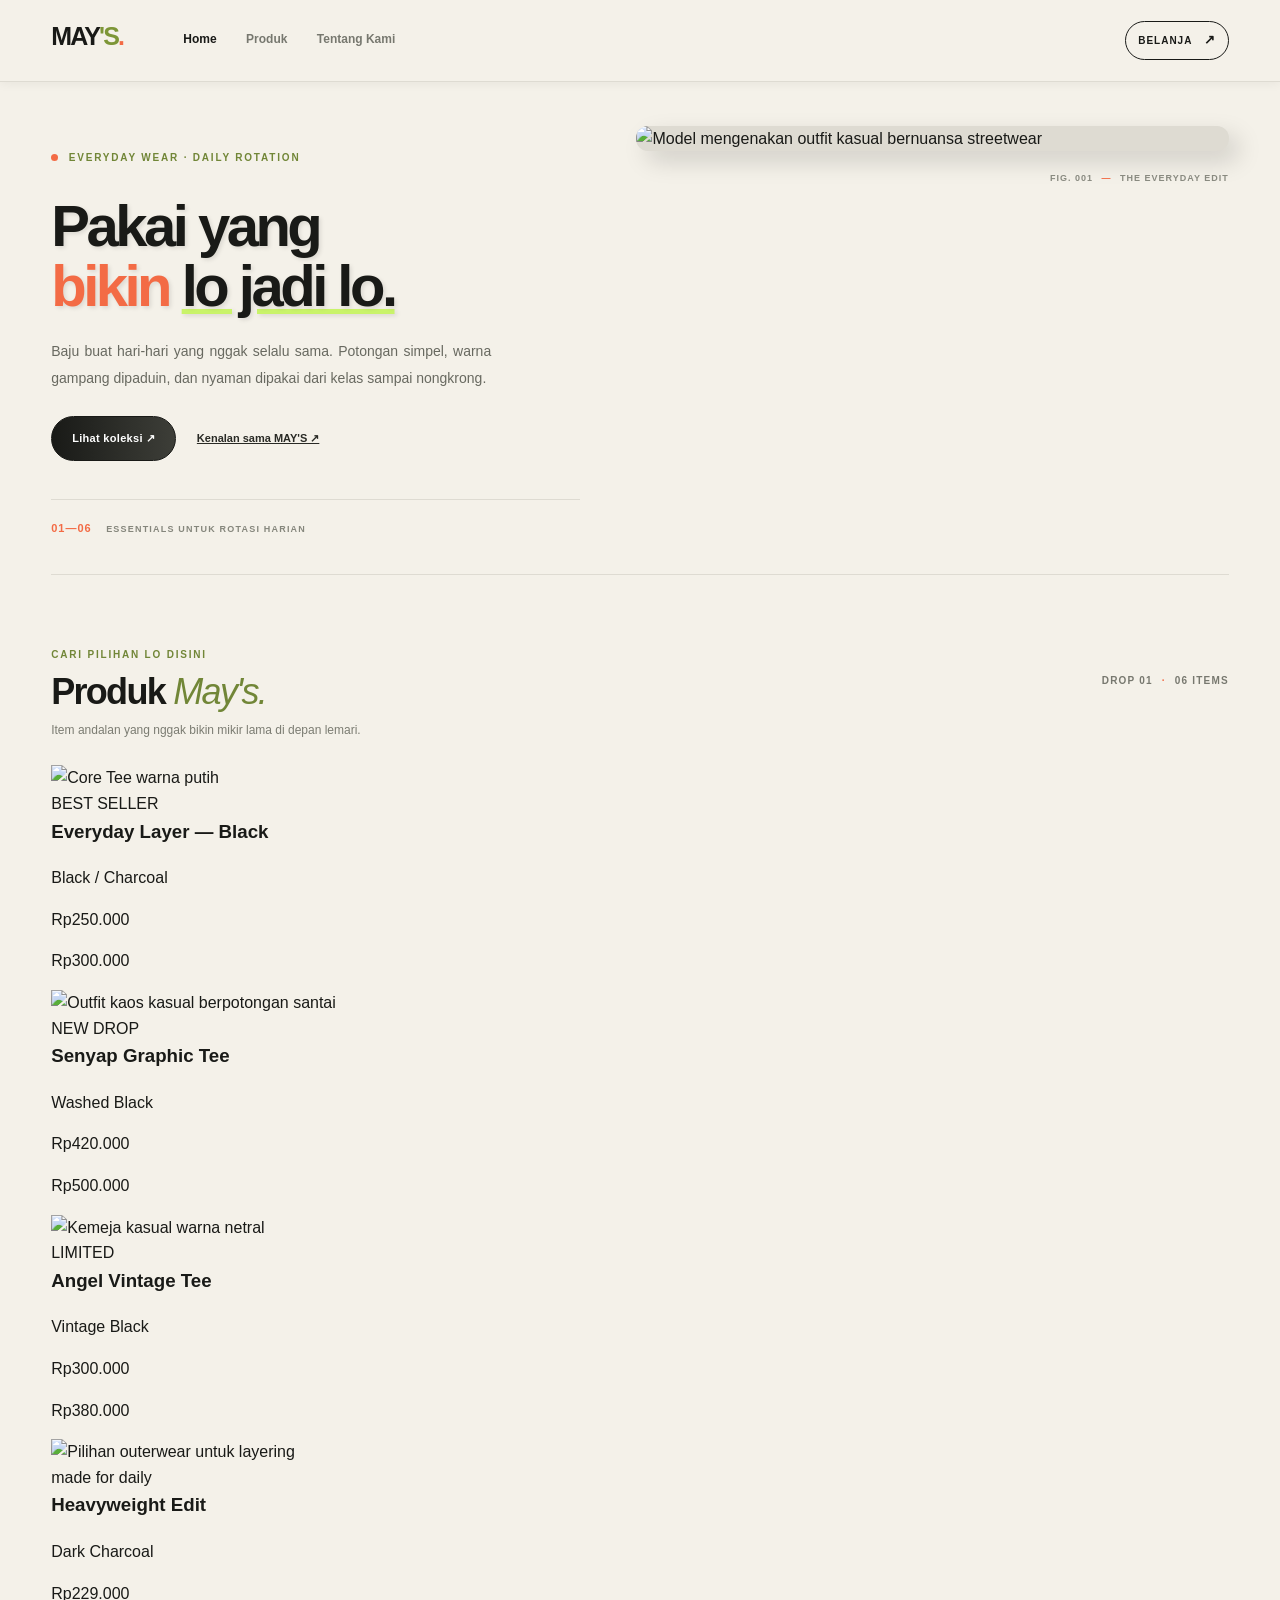
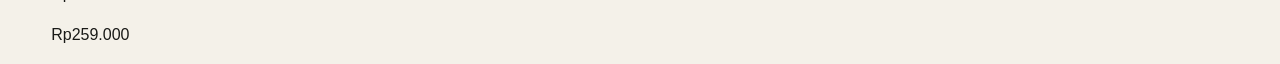
==== index.html @ 7c96566a "feat(catalog): add product grid list and item cards markup" ====
<!doctype html>
<html lang="id">
  <head>
    <meta charset="UTF-8" />
    <meta name="viewport" content="width=device-width, initial-scale=1.0" />
    <meta name="author" content="Fauzan Fauzia Fauzi" />
    <meta name="description" content="MAY'S — pakaian sehari-hari dengan potongan simpel, nyaman, dan punya karakter." />
    <title>MAY'S — Everyday Wear, Your Way</title>

    <!-- CSS eksternal -->
    <link rel="stylesheet" href="src/css/style.css" />
  </head>

  <body>
    <!-- Header dan navigasi utama -->
    <div class="site-header clearfix" id="top">
      <div class="site-header__inner clearfix">
        <a class="brand" href="#top" aria-label="Mayo's, kembali ke atas"> MAY<span class="brand__accent">'S</span><span class="brand__dot">.</span> </a>

        <div class="site-nav">
          <a class="site-nav__link site-nav__link--active" href="#hero">Home</a>
          <a class="site-nav__link" href="#produk">Produk</a>
          <a class="site-nav__link" href="#tentang">Tentang Kami</a>
        </div>

        <a class="header-bag" href="kategori.html">
          <span class="header-bag__text">BELANJA</span>
          <span class="header-bag__icon" aria-hidden="true">↗</span>
        </a>
      </div>
    </div>

    <div class="page-shell">
      <!-- Hero / banner utama -->
      <div class="hero clearfix" id="hero">
        <div class="hero__copy">
          <p class="eyebrow"><span class="eyebrow__dot"></span> EVERYDAY WEAR · DAILY ROTATION</p>
          <h1 class="hero__title">Pakai yang<br /><span class="hero__title-accent">bikin</span> <span class="hero__title-outline">lo jadi lo.</span></h1>
          <p class="hero__description">Baju buat hari-hari yang nggak selalu sama. Potongan simpel, warna gampang dipaduin, dan nyaman dipakai dari kelas sampai nongkrong.</p>
          <div class="hero__actions">
            <a class="button button--dark" href="#produk">Lihat koleksi ↗</a>
            <a class="text-link" href="#tentang">Kenalan sama MAY'S ↗</a>
          </div>
          <div class="hero__footnote">
            <span class="hero__footnote-number">01—06</span>
            <span class="hero__footnote-text">ESSENTIALS UNTUK ROTASI HARIAN</span>
          </div>
        </div>

        <div class="hero__visual">
          <img class="hero__image" src="assets/1.png" alt="Model mengenakan outfit kasual bernuansa streetwear" />
          <p class="hero__image-caption">FIG. 001 <span>—</span> THE EVERYDAY EDIT</p>
        </div>
      </div>

      <!-- Katalog produk -->
      <div class="product-section" id="produk">
        <div class="section-heading clearfix">
          <div class="section-heading__copy">
            <p class="eyebrow">Cari Pilihan Lo Disini</p>
            <h2 class="section-title">Produk <span>May's.</span></h2>
            <p class="section-description">Item andalan yang nggak bikin mikir lama di depan lemari.</p>
          </div>
          <div class="product-filter-note">DROP 01 <span>·</span> 06 ITEMS</div>
        </div>

        <div class="product-list clearfix">
          <!-- Card 1 -->
          <div class="product-card">
            <!-- Link sekarang membungkus SELURUH isi card -->
            <a class="product-card__link" href="kategori.html" aria-label="Lihat detail Core Tee">
              <div class="product-card__image-wrap">
                <img class="product-card__image" src="assets/1.png" alt="Core Tee warna putih" />
                <span class="product-card__tag">BEST SELLER</span>
              </div>

              <div class="product-card__details clearfix">
                <div class="product-card__info">
                  <h3 class="product-card__name">Everyday Layer — Black</h3>
                  <p class="product-card__color"><span class="color-dot color-dot--black"></span> Black / Charcoal</p>
                </div>
                <div class="product-card__price-wrap">
                  <p class="product-card__price">Rp250.000</p>
                  <p class="product-card__old-price">Rp300.000</p>
                </div>
              </div>
            </a>
          </div>

          <!-- Card 2 -->
          <div class="product-card">
            <a class="product-card__link" href="kategori.html" aria-label="Lihat detail Boxy Tee">
              <div class="product-card__image-wrap">
                <img class="product-card__image" src="assets/2.png" alt="Outfit kaos kasual berpotongan santai" />
                <span class="product-card__tag product-card__tag--new">NEW DROP</span>
              </div>

              <div class="product-card__details clearfix">
                <div class="product-card__info">
                  <h3 class="product-card__name">Senyap Graphic Tee</h3>
                  <p class="product-card__color"><span class="color-dot color-dot--asphalt"></span> Washed Black</p>
                </div>
                <div class="product-card__price-wrap">
                  <p class="product-card__price">Rp420.000</p>
                  <p class="product-card__old-price">Rp500.000</p>
                </div>
              </div>
            </a>
          </div>

          <!-- Card 3 -->
          <div class="product-card">
            <a class="product-card__link" href="kategori.html" aria-label="Lihat detail Everyday Shirt">
              <div class="product-card__image-wrap">
                <img class="product-card__image" src="assets/3.png" alt="Kemeja kasual warna netral" />
                <span class="product-card__tag product-card__tag--limited">LIMITED</span>
              </div>

              <div class="product-card__details clearfix">
                <div class="product-card__info">
                  <h3 class="product-card__name">Angel Vintage Tee</h3>
                  <p class="product-card__color"><span class="color-dot color-dot--black"></span> Vintage Black</p>
                </div>
                <div class="product-card__price-wrap">
                  <p class="product-card__price">Rp300.000</p>
                  <p class="product-card__old-price">Rp380.000</p>
                </div>
              </div>
            </a>
          </div>

          <!-- Card 4 -->
          <div class="product-card">
            <a class="product-card__link" href="kategori.html" aria-label="Lihat detail Weekend Layer">
              <div class="product-card__image-wrap">
                <img class="product-card__image" src="assets/4.png" alt="Pilihan outerwear untuk layering" />
                <span class="product-card__tag product-card__tag--lowercase">made for daily</span>
              </div>

              <div class="product-card__details clearfix">
                <div class="product-card__info">
                  <h3 class="product-card__name">Heavyweight Edit</h3>
                  <p class="product-card__color"><span class="color-dot color-dot--darkgray"></span> Dark Charcoal</p>
                </div>
                <div class="product-card__price-wrap">
                  <p class="product-card__price">Rp229.000</p>
                  <p class="product-card__old-price">Rp259.000</p>
                </div>
              </div>
            </a>
          </div>
        </div>
      </div>
    </div>
  </body>
</html>
---- src/css/style.css ----
/* MAY'S — CLOTHING STORE
   Tugas 5 : Cascading Style Sheet 3 (CSS3)
   Nama    : Fauzan Fauzia Fauzi
   NIM     : D112521003
   Kelas   : IFK-25

   Pendekatan Tambahan CSS3:
   - Rounded Corners (border-radius)
   - Shadows (box-shadow, text-shadow)
   - Background Gradients (linear-gradient)
   - 2D Transforms (transform: scale, rotate, translate)
   - Transitions (hover effects)
   - Animations (@keyframes)
   - Vendor Prefix (-webkit-, -moz-, dll)
*/

/* 01. RESET DASAR DAN BOX MODEL */
* {
  box-sizing: border-box;
}
body {
  margin: 0;
  padding: 0;
  background-color: #f4f1e9;
  color: #191a17;
  font-family: Arial, Helvetica, sans-serif;
  font-size: 16px;
  font-weight: normal;
  line-height: 1.6;
}
img {
  display: block;
  width: 100%;
  height: auto;
}
a {
  color: inherit;
  text-decoration: none;
}
p,
h1,
h2,
h3 {
  margin-top: 0;
}
.clearfix::after {
  content: "";
  display: table;
  clear: both;
}

/* 02. HEADER DAN NAVIGASI */
.site-header {
  width: 100%;
  border-bottom: 1px solid #dedbd2;
  background-color: rgba(244, 241, 233, 0.95); /* Sedikit transparan */
  -webkit-box-shadow: 0 2px 10px rgba(0, 0, 0, 0.05); /* CSS3 Box Shadow */
  box-shadow: 0 2px 10px rgba(0, 0, 0, 0.05);
  position: sticky;
  top: 0;
  z-index: 100;
}
.site-header__inner {
  width: 92%;
  max-width: 1200px;
  margin: 0 auto;
  padding: 21px 0;
}
.brand {
  float: left;
  display: inline-block;
  color: #191a17;
  font-size: 25px;
  font-weight: 900;
  letter-spacing: -1.8px;
  line-height: 1.2;
}
.brand__accent {
  color: #7d9637;
}
.brand__dot {
  color: #f36b45;
}

.site-nav {
  float: left;
  margin-top: 4px;
  margin-left: 60px;
}
.site-nav__link {
  display: inline-block;
  margin-right: 25px;
  padding: 5px 0;
  color: #77786f;
  font-size: 12px;
  font-weight: bold;
  -webkit-transition: color 0.3s ease; /* CSS3 Transition */
  transition: color 0.3s ease;
}
.site-nav__link:hover,
.site-nav__link:focus {
  color: #191a17;
  text-decoration: underline;
  text-underline-offset: 5px;
}
.site-nav__link--active {
  color: #191a17;
}

.header-bag {
  float: right;
  display: inline-block;
  padding: 8px 12px;
  border: 1px solid #191a17;
  border-radius: 20px; /* CSS3 Rounded Corner */
  color: #191a17;
  font-size: 10px;
  font-weight: bold;
  letter-spacing: 1px;
  -webkit-transition: all 0.3s ease; /* CSS3 Transition */
  transition: all 0.3s ease;
}
.header-bag:hover,
.header-bag:focus {
  background-color: #191a17;
  color: #ffffff;
  -webkit-box-shadow: 0 4px 8px rgba(0, 0, 0, 0.15); /* CSS3 Box Shadow Hover */
  box-shadow: 0 4px 8px rgba(0, 0, 0, 0.15);
}
.header-bag__icon {
  margin-left: 8px;
  font-size: 13px;
}

/* 03. LEBAR KONTEN UTAMA */
.page-shell {
  width: 92%;
  max-width: 1200px;
  margin: 0 auto;
}

/* 04. HERO / BANNER UTAMA */
#hero {
  margin-top: 34px;
  padding-bottom: 34px;
  border-bottom: 1px solid #dedbd2;
}
.hero__copy {
  float: left;
  width: 48%;
  padding-top: 34px;
  padding-right: 36px;
  -webkit-animation: slideUpFade 1s cubic-bezier(0.2, 0.8, 0.2, 1); /* CSS3 Animation */
  animation: slideUpFade 1s cubic-bezier(0.2, 0.8, 0.2, 1);
}
.eyebrow {
  margin-bottom: 30px;
  color: #718637;
  font-size: 10px;
  font-weight: bold;
  font-variant: small-caps;
  letter-spacing: 1.8px;
  text-transform: uppercase;
}
.eyebrow__dot {
  display: inline-block;
  width: 7px;
  height: 7px;
  margin-right: 6px;
  border-radius: 50%;
  background-color: #f36b45;
}
.hero__title {
  margin-bottom: 22px;
  color: #191a17;
  font-size: 58px;
  font-weight: 900;
  line-height: 1.04;
  letter-spacing: -3.5px;
  text-shadow: 2px 2px 4px rgba(0, 0, 0, 0.1); /* CSS3 Text Shadow */
}
.hero__title-accent {
  color: #f36b45;
}
.hero__title-outline {
  color: #191a17;
  text-decoration: underline;
  text-decoration-color: #c9f36a;
}
.hero__description {
  max-width: 440px;
  margin-bottom: 24px;
  color: #686960;
  font-size: 14px;
  line-height: 1.9;
  text-align: justify;
}
.hero__actions {
  margin-bottom: 38px;
}

/* Tombol dengan CSS3 */
.button {
  display: inline-block;
  padding: 13px 20px;
  border-radius: 25px; /* CSS3 Rounded Corner */
  font-size: 11px;
  font-weight: bold;
  letter-spacing: 0.3px;
  -webkit-transition: all 0.3s ease; /* CSS3 Transition */
  transition: all 0.3s ease;
}
.button span {
  margin-left: 12px;
  font-size: 14px;
}
.button--dark {
  border: 1px solid #191a17;
  color: #ffffff;
  /* CSS3 Gradient */
  background: -webkit-linear-gradient(left, #191a17, #3d3e38);
  background: linear-gradient(to right, #191a17, #3d3e38);
}
.button--dark:hover,
.button--dark:focus {
  border-color: #718637;
  /* CSS3 Gradient Hover */
  background: -webkit-linear-gradient(left, #718637, #8ba840);
  background: linear-gradient(to right, #718637, #8ba840);
  -webkit-transform: translateY(-3px); /* CSS3 2D Transform */
  transform: translateY(-3px);
  -webkit-box-shadow: 0 5px 15px rgba(113, 134, 55, 0.4); /* CSS3 Box Shadow */
  box-shadow: 0 5px 15px rgba(113, 134, 55, 0.4);
}
.text-link {
  display: inline-block;
  margin-left: 16px;
  padding: 4px 0;
  color: #292a25;
  font-size: 11px;
  font-weight: bold;
  text-decoration: underline;
  -webkit-transition: color 0.3s ease;
  transition: color 0.3s ease;
}
.text-link:hover,
.text-link:focus {
  color: #718637;
}

.hero__footnote {
  padding-top: 14px;
  border-top: 1px solid #dedbd2;
}
.hero__footnote-number {
  margin-right: 10px;
  color: #f36b45;
  font-size: 11px;
  font-weight: bold;
  letter-spacing: 1px;
}
.hero__footnote-text {
  color: #85867c;
  font-size: 9px;
  font-weight: bold;
  letter-spacing: 1.2px;
}

.hero__visual {
  float: right;
  width: 52%;
  padding: 10px 0 20px 20px;
}
.hero__image {
  width: 100%;
  height: auto;
  border-radius: 12px; /* CSS3 Rounded Corner */
  background-color: #dedbd2;
  -webkit-box-shadow: 10px 10px 25px rgba(0, 0, 0, 0.15); /* CSS3 Box Shadow */
  box-shadow: 10px 10px 25px rgba(0, 0, 0, 0.15);
  -webkit-transition: all 0.5s ease; /* CSS3 Transition */
  transition: all 0.5s ease;
}
.hero__image:hover {
  -webkit-transform: scale(1.02) rotate(1deg); /* CSS3 2D Transform */
  transform: scale(1.02) rotate(1deg);
}
.hero__image-caption {
  float: right;
  margin: 20px 0 0;
  color: #898a80;
  font-size: 9px;
  font-weight: bold;
  letter-spacing: 1px;
  text-align: right;
}
.hero__image-caption span {
  margin: 0 5px;
  color: #f36b45;
}

/* 05. HEADING BAGIAN */
.product-section {
  padding-top: 72px;
}
.section-heading {
  margin-bottom: 25px;
}
.section-heading__copy {
  float: left;
  max-width: 70%;
}
.section-heading .eyebrow {
  margin-bottom: 8px;
}
.section-title {
  margin: 0;
  color: #191a17;
  font-size: 36px;
  font-weight: 900;
  line-height: 1.15;
  letter-spacing: -1.7px;
}
.section-title span {
  color: #718637;
  font-style: italic;
  font-weight: normal;
}
.section-description {
  margin: 9px 0 0;
  color: #7b7c72;
  font-size: 12px;
}
.product-filter-note {
  float: right;
  margin-top: 26px;
  color: #77786f;
  font-size: 10px;
  font-weight: bold;
  letter-spacing: 1.2px;
  text-align: right;
}
.product-filter-note span {
  margin: 0 5px;
  color: #f36b45;
}
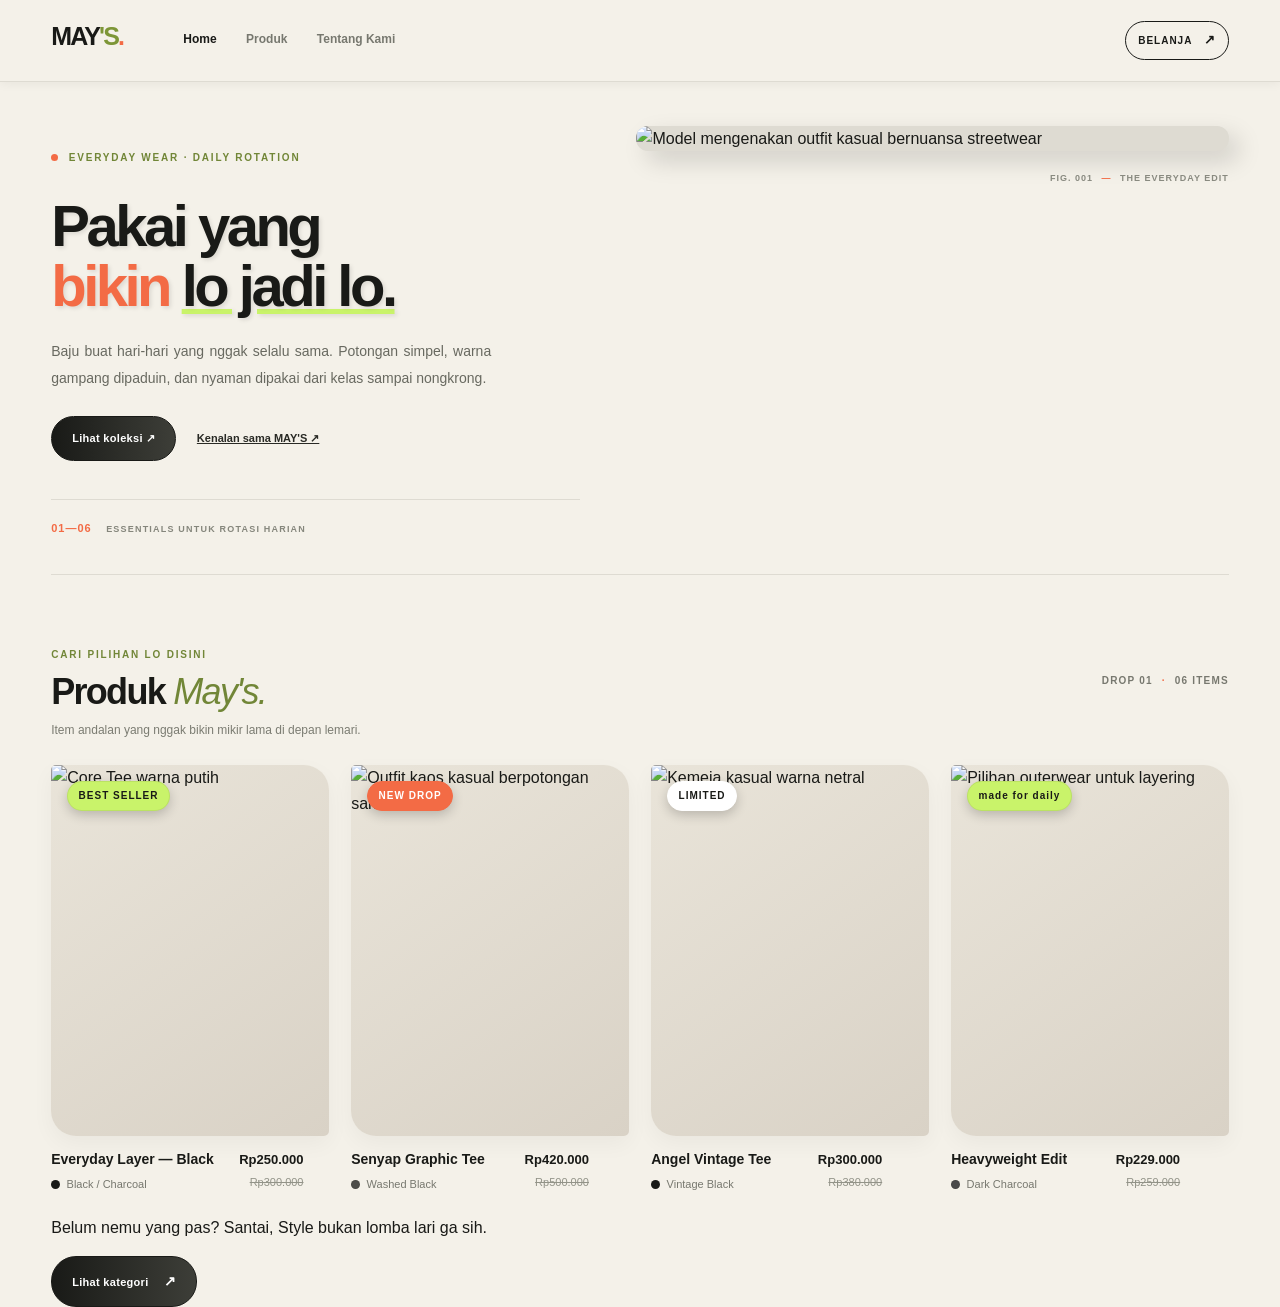
==== commit 1be2b7aa: "feat(catalog): add catalog bottom call-to-action markup" ====
--- a/index.html
+++ b/index.html
@@ -150,6 +150,11 @@
             </a>
           </div>
         </div>
+
+        <div class="catalog-bottom">
+          <p>Belum nemu yang pas? Santai, Style bukan lomba lari ga sih.</p>
+          <a class="button button--dark" href="kategori.html">Lihat kategori <span>↗</span></a>
+        </div>
       </div>
     </div>
   </body>
--- a/src/css/style.css
+++ b/src/css/style.css
@@ -344,3 +344,222 @@
   margin: 0 5px;
   color: #f36b45;
 }
+
+/* 06. KATALOG PRODUK */
+.product-list {
+  display: grid;
+  grid-template-columns: repeat(4, minmax(0, 1fr));
+  gap: 1.4rem;
+  perspective: 1200px;
+}
+.product-card {
+  display: flex;
+  min-width: 0;
+  flex-direction: column;
+  -webkit-transition: -webkit-transform 280ms ease;
+  transition: transform 280ms ease;
+  transform-style: preserve-3d;
+  background-color: transparent;
+  padding: 0;
+}
+/* Pastikan link gak merusak warna teks */
+.product-card__link {
+  display: block;
+  text-decoration: none;
+  color: inherit;
+}
+.product-card:hover {
+  -webkit-transform: translateY(-7px) rotateX(1.2deg);
+  transform: translateY(-7px) rotateX(1.2deg);
+}
+.product-card__image-wrap {
+  position: relative;
+  display: block;
+  overflow: hidden;
+  aspect-ratio: 3 / 4;
+  border-radius: 5px 25px 5px 25px;
+  background: -webkit-linear-gradient(305deg, #e9e4d9 0%, #d9d2c6 100%);
+  background: linear-gradient(145deg, #e9e4d9 0%, #d9d2c6 100%);
+  -webkit-box-shadow: 0 8px 22px rgba(25, 26, 23, 0.045);
+  box-shadow: 0 8px 22px rgba(25, 26, 23, 0.045);
+  isolation: isolate;
+}
+.product-card__image-wrap::after {
+  position: absolute;
+  z-index: 0;
+  inset: 45% 0 0;
+  background: -webkit-linear-gradient(top, transparent, rgba(25, 26, 23, 0.2));
+  background: linear-gradient(180deg, transparent, rgba(25, 26, 23, 0.2));
+  content: "";
+  opacity: 0;
+  -webkit-transition: opacity 280ms ease;
+  transition: opacity 280ms ease;
+}
+.product-card__image {
+  width: 100%;
+  height: 100%;
+  object-fit: cover;
+  -webkit-transition:
+    -webkit-transform 600ms ease,
+    -webkit-filter 280ms ease;
+  transition:
+    transform 600ms cubic-bezier(0.2, 0.75, 0.25, 1),
+    filter 280ms ease;
+}
+/* Hover effect cuma jalan waktu isi card di-hover */
+.product-card:hover .product-card__image {
+  -webkit-filter: saturate(1.08);
+  filter: saturate(1.08);
+  -webkit-transform: scale(1.055);
+  transform: scale(1.055);
+}
+.product-card:hover .product-card__image-wrap::after {
+  opacity: 1;
+}
+.product-card__tag {
+  position: absolute;
+  z-index: 2;
+  top: 1rem;
+  left: 1rem;
+  display: inline-flex;
+  align-items: center;
+  min-height: 27px;
+  margin: 0;
+  padding: 0.35rem 0.65rem;
+  border: 1px solid rgba(25, 26, 23, 0.08);
+  border-radius: 999px;
+  background-color: #c9f36a;
+  color: #191a17;
+  font-size: 10px;
+  font-weight: 900;
+  letter-spacing: 1px;
+  text-transform: uppercase;
+  -webkit-box-shadow: 0 4px 12px rgba(0, 0, 0, 0.2);
+  box-shadow: 0 4px 12px rgba(0, 0, 0, 0.2);
+}
+.product-card__tag--new {
+  border-color: #f36b45;
+  background-color: #f36b45;
+  color: #ffffff;
+  -webkit-animation: pulseEffect 2s infinite;
+  animation: pulseEffect 2s infinite;
+}
+.product-card__tag--limited {
+  border-color: #ffffff;
+  background-color: #ffffff;
+  color: #191a17;
+}
+.product-card__tag--lowercase {
+  text-transform: lowercase;
+}
+.product-card__details {
+  display: flex;
+  align-items: flex-start;
+  justify-content: space-between;
+  gap: 0.65rem;
+  padding-top: 0.9rem;
+}
+.product-card__info {
+  min-width: 0;
+}
+.product-card__name {
+  margin: 0 0 0.4rem;
+  color: #191a17;
+  font-size: 14px;
+  font-weight: 600; /* Dibuat lebih tipis dari harga (sebelumnya 800) */
+  line-height: 1.4;
+  overflow-wrap: anywhere;
+}
+.product-card__color {
+  display: flex;
+  align-items: center;
+  gap: 0.4rem;
+  margin: 0;
+  color: #77786f;
+  font-size: 11px;
+  line-height: 1.5;
+}
+.color-dot {
+  display: inline-block;
+  flex: 0 0 auto;
+  width: 9px;
+  height: 9px;
+  border: 1px solid rgba(25, 26, 23, 0.12);
+  border-radius: 50%;
+  margin: 0;
+}
+.color-dot--asphalt {
+  background-color: #4e4e4a;
+}
+.color-dot--black {
+  background-color: #191a17;
+}
+.color-dot--darkgray {
+  background-color: #4a4a4a;
+}
+.product-card__price-wrap {
+  flex: 0 0 auto;
+  text-align: right;
+}
+.product-card__price {
+  margin: 0 0 0.2rem;
+  color: #191a17;
+  font-size: 13px;
+  font-weight: 900; /* Harga tetap tebal & nonjol */
+  white-space: nowrap;
+}
+.product-card__old-price {
+  margin: 0;
+  color: #929388;
+  font-size: 11px;
+  text-decoration: line-through;
+  white-space: nowrap;
+}
+/* --- CSS3 HOVER FULLSCREEN PREVIEW --- */
+/* Container preview melayang menutup layar */
+.product-card__preview {
+  position: fixed;
+  top: 0;
+  left: 0;
+  width: 100vw;
+  height: 100vh;
+  z-index: 9999;
+  background-color: rgba(25, 26, 23, 0.85); /* Overlay transparan gelap */
+  backdrop-filter: blur(8px); /* Efek blur estetik CSS3 */
+  -webkit-backdrop-filter: blur(8px);
+  display: flex;
+  align-items: center;
+  justify-content: center;
+  /* Sembunyikan bawaan */
+  opacity: 0;
+  visibility: hidden;
+  pointer-events: none;
+  /* Transisi halus CSS3 */
+  -webkit-transition: all 0.4s cubic-bezier(0.2, 0.75, 0.25, 1);
+  transition: all 0.4s cubic-bezier(0.2, 0.75, 0.25, 1);
+}
+/* Gambar baju besar di tengah layar */
+.product-card__preview img {
+  max-width: 85vw;
+  max-height: 85vh;
+  width: auto;
+  height: auto;
+  object-fit: contain;
+  border-radius: 16px;
+  box-shadow: 0 25px 50px rgba(0, 0, 0, 0.5);
+
+  /* Efek pop-up animasi CSS3 Transform */
+  -webkit-transform: scale(0.85);
+  transform: scale(0.85);
+  -webkit-transition: -webkit-transform 0.4s cubic-bezier(0.2, 0.75, 0.25, 1);
+  transition: transform 0.4s cubic-bezier(0.2, 0.75, 0.25, 1);
+}
+/* Tampilkan preview layar penuh saat wadah gambar di-hover */
+.product-card__image-wrap:hover .product-card__preview {
+  opacity: 1;
+  visibility: visible;
+}
+.product-card__image-wrap:hover .product-card__preview img {
+  -webkit-transform: scale(1);
+  transform: scale(1);
+}
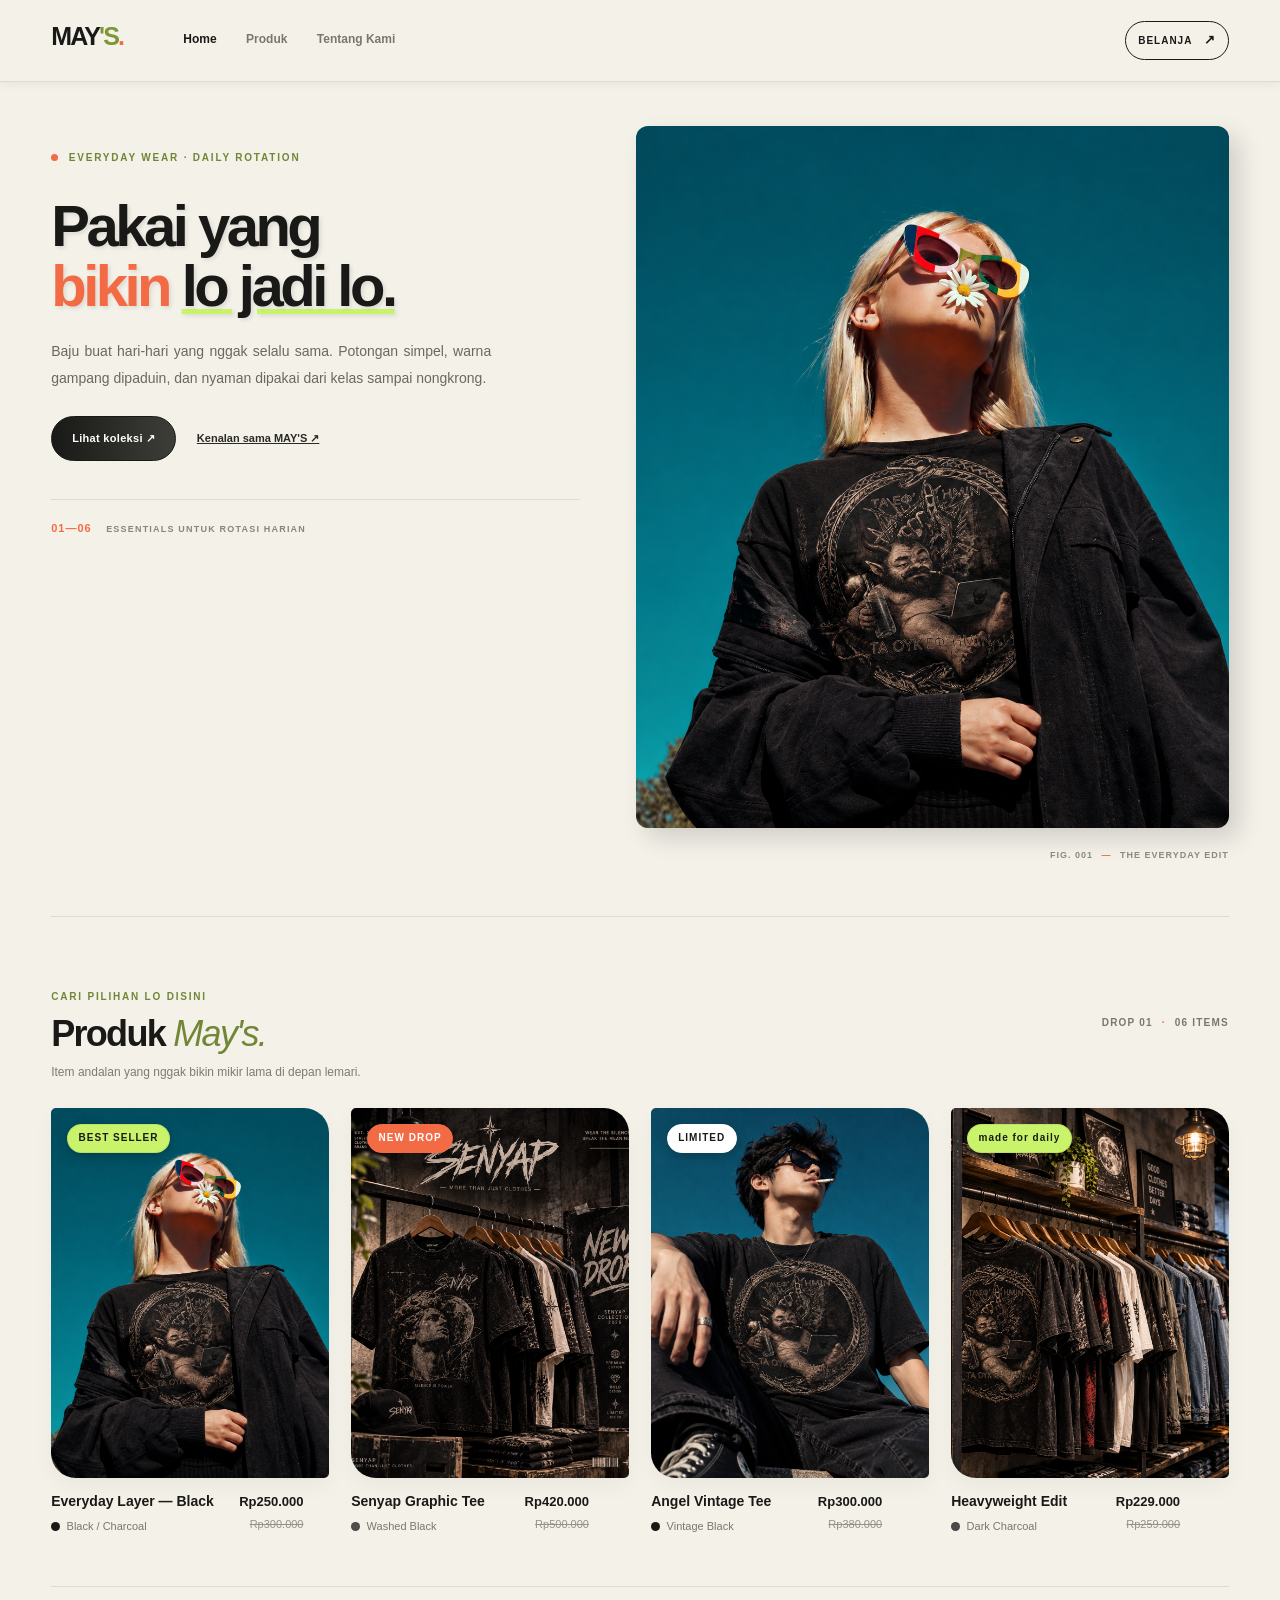
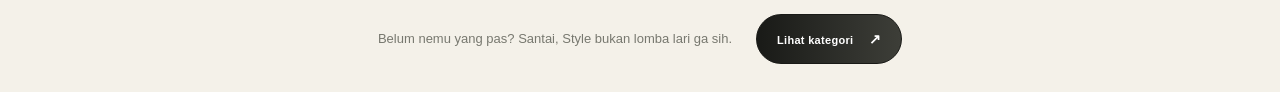
==== commit bbc99099: "style(catalog): add catalog bottom footer link and layout styles" ====
--- a/index.html
+++ b/index.html
@@ -48,7 +48,7 @@
         </div>
 
         <div class="hero__visual">
-          <img class="hero__image" src="assets/1.png" alt="Model mengenakan outfit kasual bernuansa streetwear" />
+          <img class="hero__image" src="assets/img/1.png" alt="Model mengenakan outfit kasual bernuansa streetwear" />
           <p class="hero__image-caption">FIG. 001 <span>—</span> THE EVERYDAY EDIT</p>
         </div>
       </div>
@@ -70,7 +70,7 @@
             <!-- Link sekarang membungkus SELURUH isi card -->
             <a class="product-card__link" href="kategori.html" aria-label="Lihat detail Core Tee">
               <div class="product-card__image-wrap">
-                <img class="product-card__image" src="assets/1.png" alt="Core Tee warna putih" />
+                <img class="product-card__image" src="assets/img/1.png" alt="Core Tee warna putih" />
                 <span class="product-card__tag">BEST SELLER</span>
               </div>
 
@@ -91,7 +91,7 @@
           <div class="product-card">
             <a class="product-card__link" href="kategori.html" aria-label="Lihat detail Boxy Tee">
               <div class="product-card__image-wrap">
-                <img class="product-card__image" src="assets/2.png" alt="Outfit kaos kasual berpotongan santai" />
+                <img class="product-card__image" src="assets/img/2.png" alt="Outfit kaos kasual berpotongan santai" />
                 <span class="product-card__tag product-card__tag--new">NEW DROP</span>
               </div>
 
@@ -112,7 +112,7 @@
           <div class="product-card">
             <a class="product-card__link" href="kategori.html" aria-label="Lihat detail Everyday Shirt">
               <div class="product-card__image-wrap">
-                <img class="product-card__image" src="assets/3.png" alt="Kemeja kasual warna netral" />
+                <img class="product-card__image" src="assets/img/3.png" alt="Kemeja kasual warna netral" />
                 <span class="product-card__tag product-card__tag--limited">LIMITED</span>
               </div>
 
@@ -133,7 +133,7 @@
           <div class="product-card">
             <a class="product-card__link" href="kategori.html" aria-label="Lihat detail Weekend Layer">
               <div class="product-card__image-wrap">
-                <img class="product-card__image" src="assets/4.png" alt="Pilihan outerwear untuk layering" />
+                <img class="product-card__image" src="assets/img/4.png" alt="Pilihan outerwear untuk layering" />
                 <span class="product-card__tag product-card__tag--lowercase">made for daily</span>
               </div>
 
--- a/src/css/style.css
+++ b/src/css/style.css
@@ -563,3 +563,29 @@
   -webkit-transform: scale(1);
   transform: scale(1);
 }
+.catalog-bottom {
+  display: flex;
+  align-items: center;
+  justify-content: center;
+  flex-wrap: wrap;
+  gap: 1.5rem; /* Jarak antara teks dan tombol */
+  margin-top: 1.8rem;
+  padding: 1.7rem 0;
+  border-top: 1px solid #dedbd2;
+}
+.catalog-bottom p {
+  margin: 0;
+  color: #77786f;
+  font-size: 13px;
+}
+/* Modifikasi text-link khusus di bagian bawah katalog (menghilangkan garis bawah bawaan text-link) */
+.catalog-bottom .text-link {
+  text-decoration: none;
+  font-size: 12px;
+  color: #191a17;
+}
+.catalog-bottom .text-link:hover,
+.catalog-bottom .text-link:focus {
+  color: #718637; /* Berubah hijau olive waktu di-hover */
+  text-decoration: underline; /* Muncul garis bawah waktu di-hover */
+}
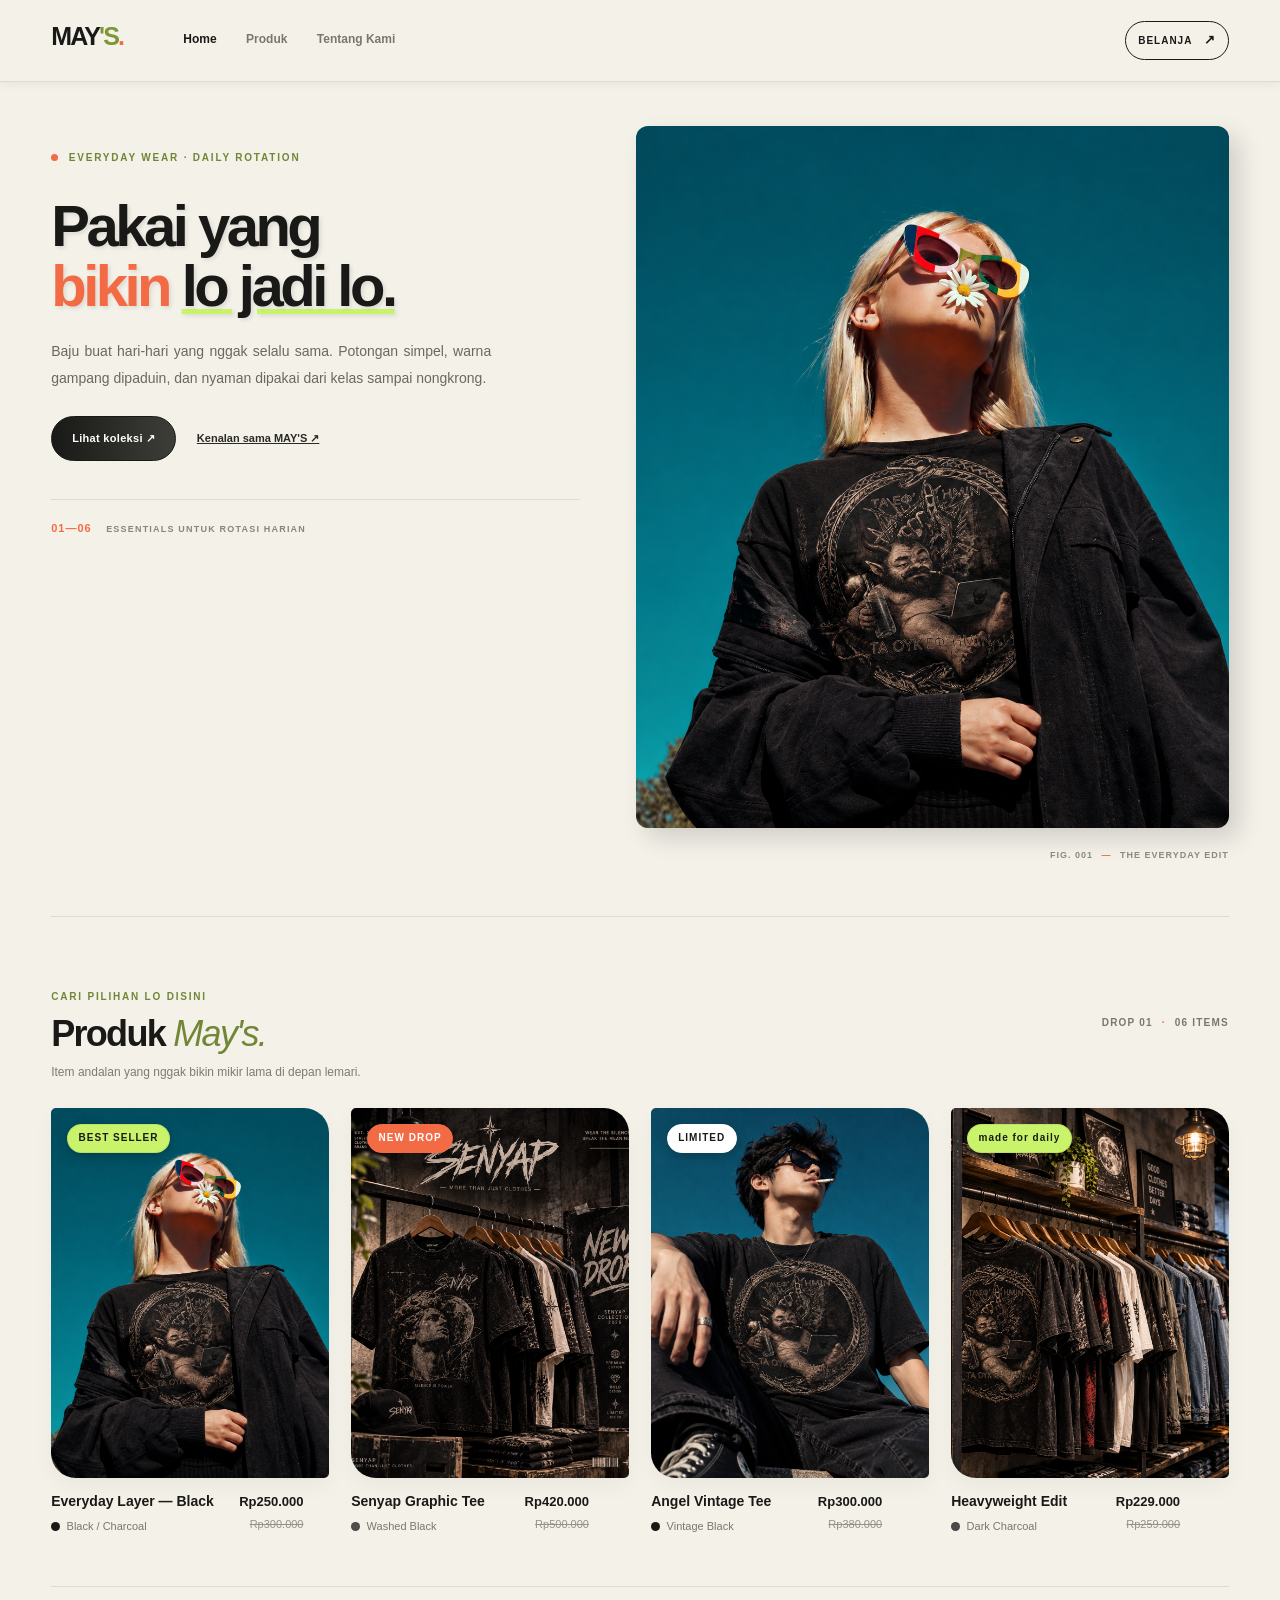
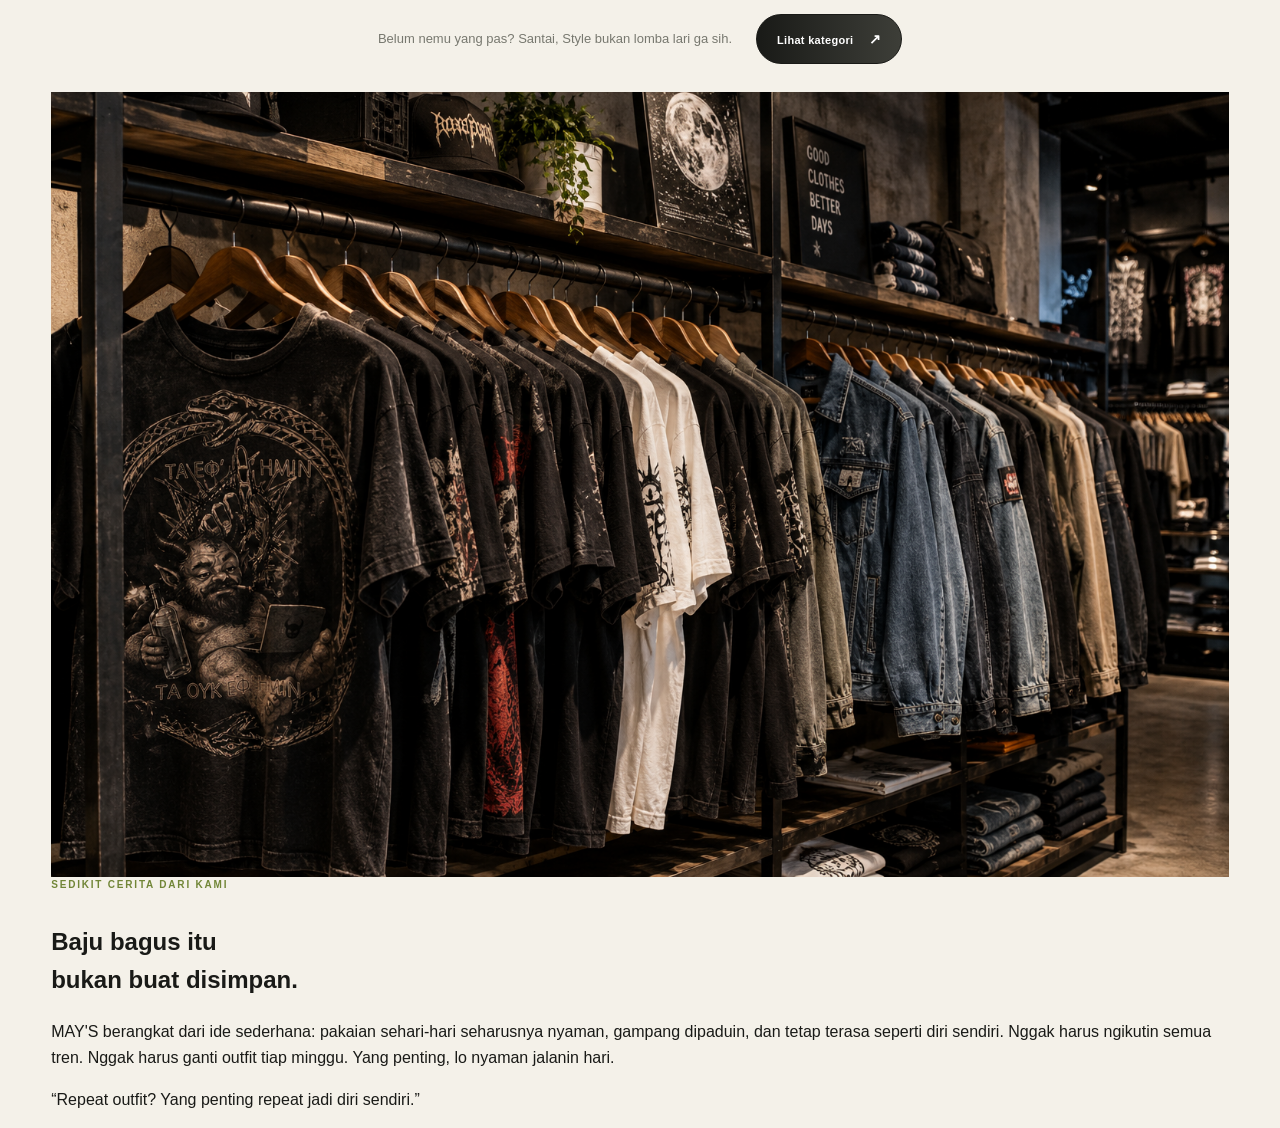
==== commit 17282565: "feat(about): add story section markup, image visual, and copy" ====
--- a/index.html
+++ b/index.html
@@ -156,6 +156,22 @@
           <a class="button button--dark" href="kategori.html">Lihat kategori <span>↗</span></a>
         </div>
       </div>
+
+      <!-- Tentang Kami -->
+      <div class="story-section clearfix" id="tentang">
+        <div class="story-section__visual">
+          <img src="assets/img/5.png" alt="Rak pakaian dengan pilihan baju kasual" />
+        </div>
+        <div class="story-section__copy">
+          <p class="eyebrow">SEDIKIT CERITA DARI KAMI</p>
+          <h2 class="story-section__title">Baju bagus itu<br />bukan buat <span>disimpan.</span></h2>
+          <p class="story-section__paragraph">
+            MAY'S berangkat dari ide sederhana: pakaian sehari-hari seharusnya nyaman, gampang dipaduin, dan tetap terasa seperti diri sendiri. Nggak harus ngikutin semua tren. Nggak harus ganti outfit tiap minggu. Yang penting, lo nyaman
+            jalanin hari.
+          </p>
+          <p class="story-section__quote">“Repeat outfit? Yang penting repeat jadi diri sendiri.”</p>
+        </div>
+      </div>
     </div>
   </body>
 </html>
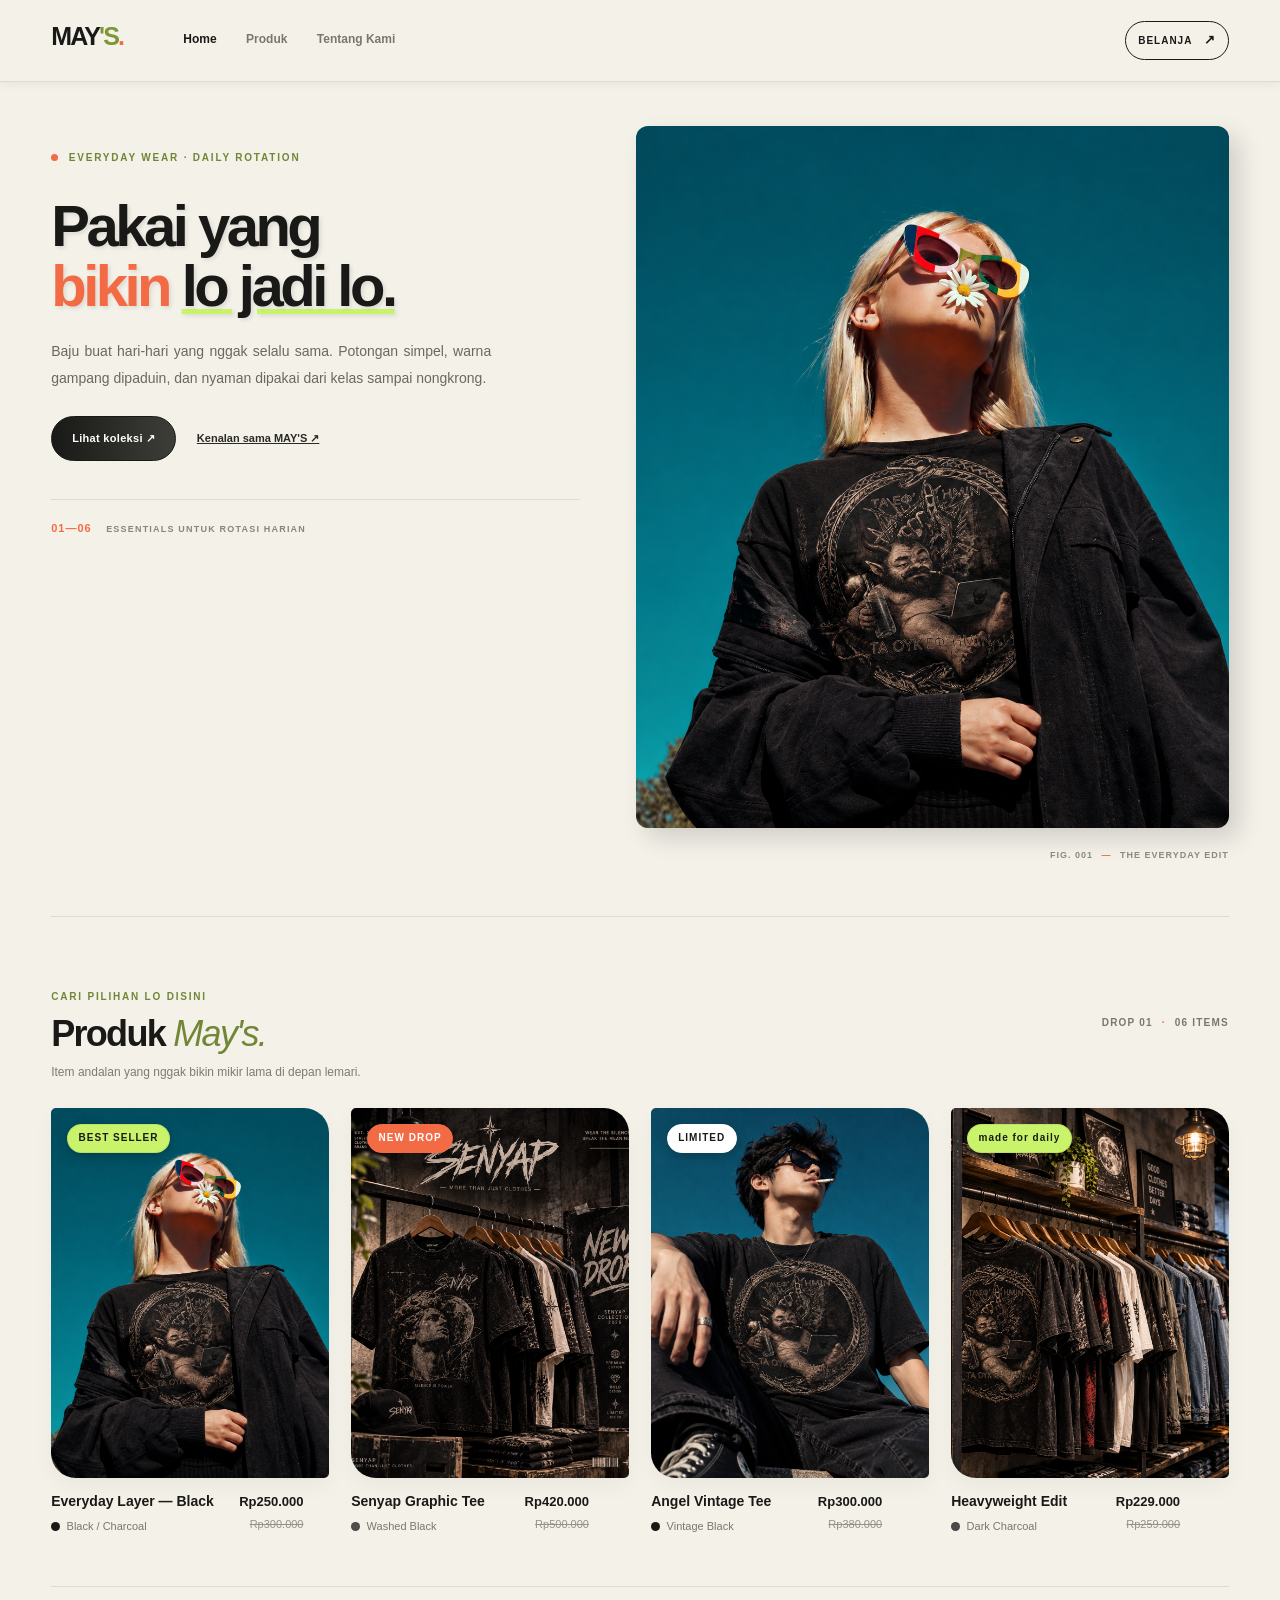
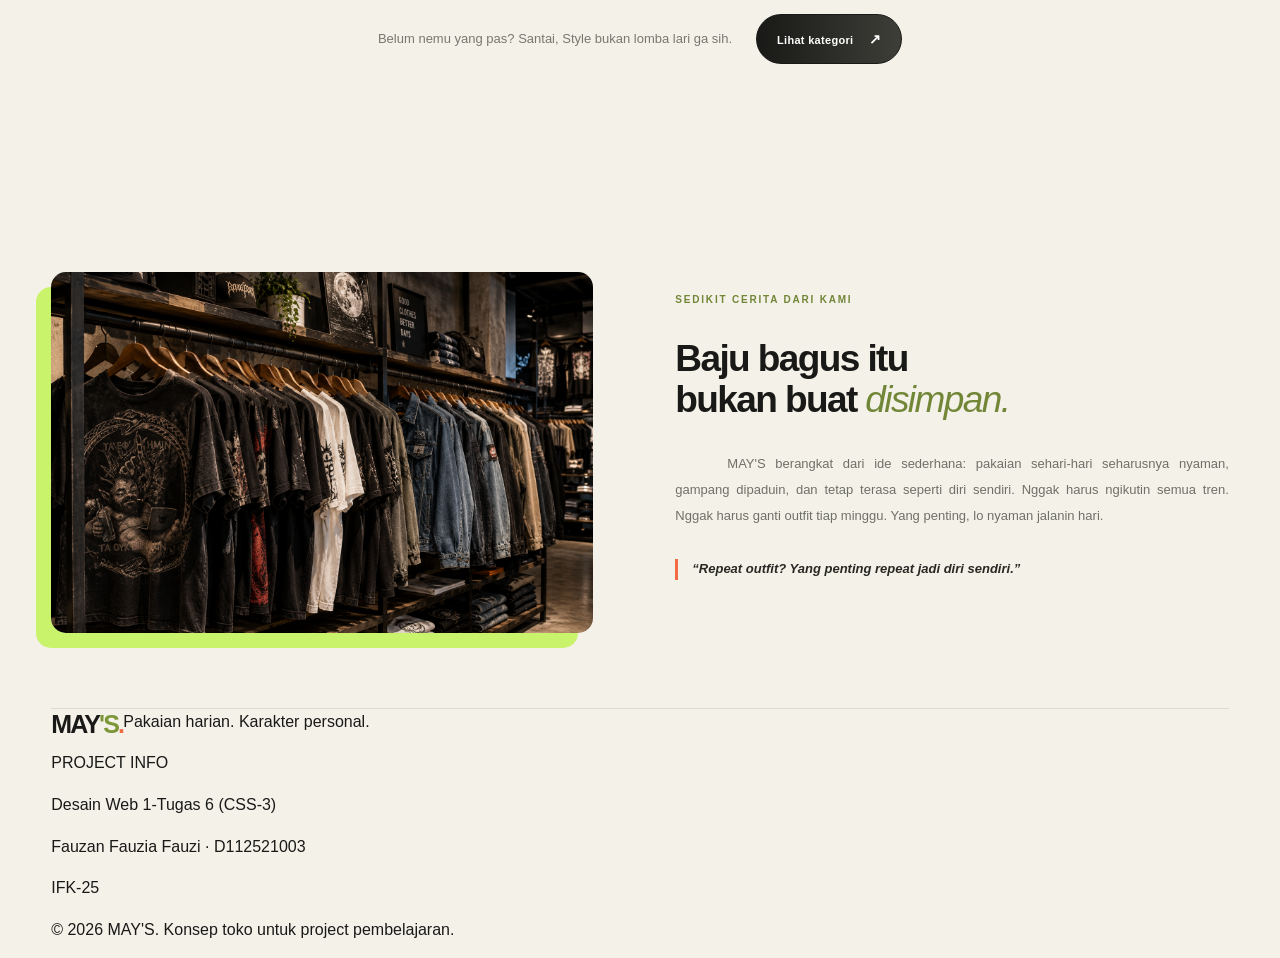
==== commit e8956ddf: "feat(footer): add site footer layout, project info, and copyright metadata" ====
--- a/index.html
+++ b/index.html
@@ -172,6 +172,26 @@
           <p class="story-section__quote">“Repeat outfit? Yang penting repeat jadi diri sendiri.”</p>
         </div>
       </div>
+
+      <!-- Footer -->
+      <div class="site-footer clearfix" id="footer">
+        <div class="site-footer__brand-block">
+          <a class="brand brand--footer" href="#top">MAY<span class="brand__accent">'S</span><span class="brand__dot">.</span></a>
+          <p>Pakaian harian. Karakter personal.</p>
+        </div>
+
+        <div class="site-footer__student">
+          <p class="site-footer__heading">PROJECT INFO</p>
+          <!-- Update ke Tugas 6 CSS3 -->
+          <p>Desain Web 1-Tugas 6 (CSS-3)</p>
+          <p>Fauzan Fauzia Fauzi · D112521003</p>
+          <p>IFK-25</p>
+        </div>
+
+        <div class="site-footer__bottom">
+          <p>© 2026 MAY'S. Konsep toko untuk project pembelajaran.</p>
+        </div>
+      </div>
     </div>
   </body>
 </html>
--- a/src/css/style.css
+++ b/src/css/style.css
@@ -589,3 +589,66 @@
   color: #718637; /* Berubah hijau olive waktu di-hover */
   text-decoration: underline; /* Muncul garis bawah waktu di-hover */
 }
+
+/* 07. TENTANG KAMI */
+.story-section {
+  margin-top: 180px;
+  padding: 0 0 75px;
+  border-bottom: 1px solid #dedbd2;
+}
+.story-section__visual {
+  float: left;
+  width: 46%;
+}
+.story-section__visual img {
+  width: 100%;
+  height: auto;
+  border-radius: 15px; /* CSS3 Rounded Corner */
+  /* CSS3 Solid Drop Shadow sbg elemen desain dekoratif */
+  -webkit-box-shadow: -15px 15px 0px #c9f36a;
+  box-shadow: -15px 15px 0px #c9f36a;
+  -webkit-transition: all 0.4s ease;
+  transition: all 0.4s ease;
+}
+.story-section__visual img:hover {
+  -webkit-transform: translate(5px, -5px); /* CSS3 Translate */
+  transform: translate(5px, -5px);
+  -webkit-box-shadow: -20px 20px 0px #f36b45;
+  box-shadow: -20px 20px 0px #f36b45;
+}
+
+.story-section__copy {
+  float: right;
+  width: 47%;
+  padding-top: 20px;
+}
+.story-section__title {
+  margin-bottom: 30px;
+  color: #191a17;
+  font-size: 37px;
+  font-weight: 900;
+  line-height: 1.13;
+  letter-spacing: -1.6px;
+}
+.story-section__title span {
+  color: #718637;
+  font-style: italic;
+  font-weight: normal;
+}
+.story-section__paragraph {
+  margin-bottom: 30px;
+  color: #6f7067;
+  font-size: 13px;
+  line-height: 2;
+  text-align: justify;
+  text-indent: 4em;
+}
+.story-section__quote {
+  margin: 0 0 18px;
+  padding-left: 14px;
+  border-left: 3px solid #f36b45;
+  color: #282923;
+  font-size: 13px;
+  font-style: italic;
+  font-weight: bold;
+}
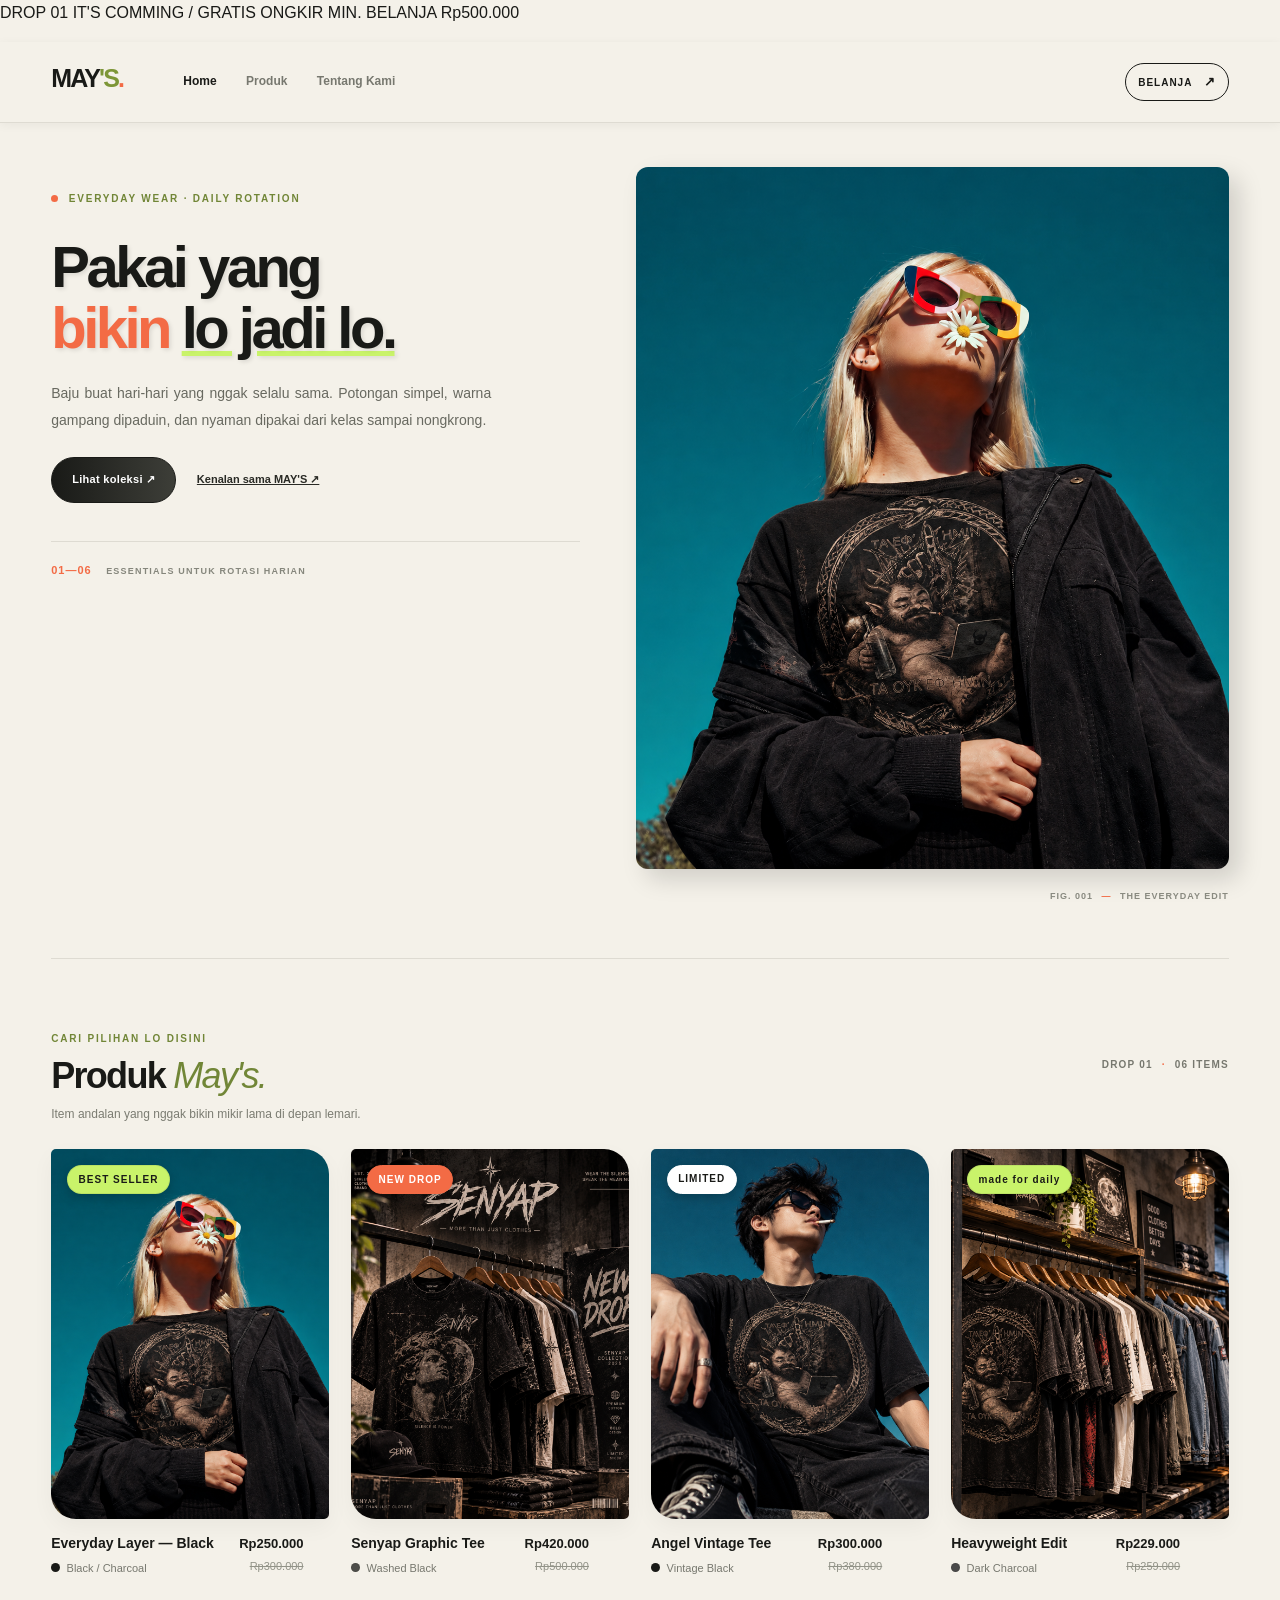
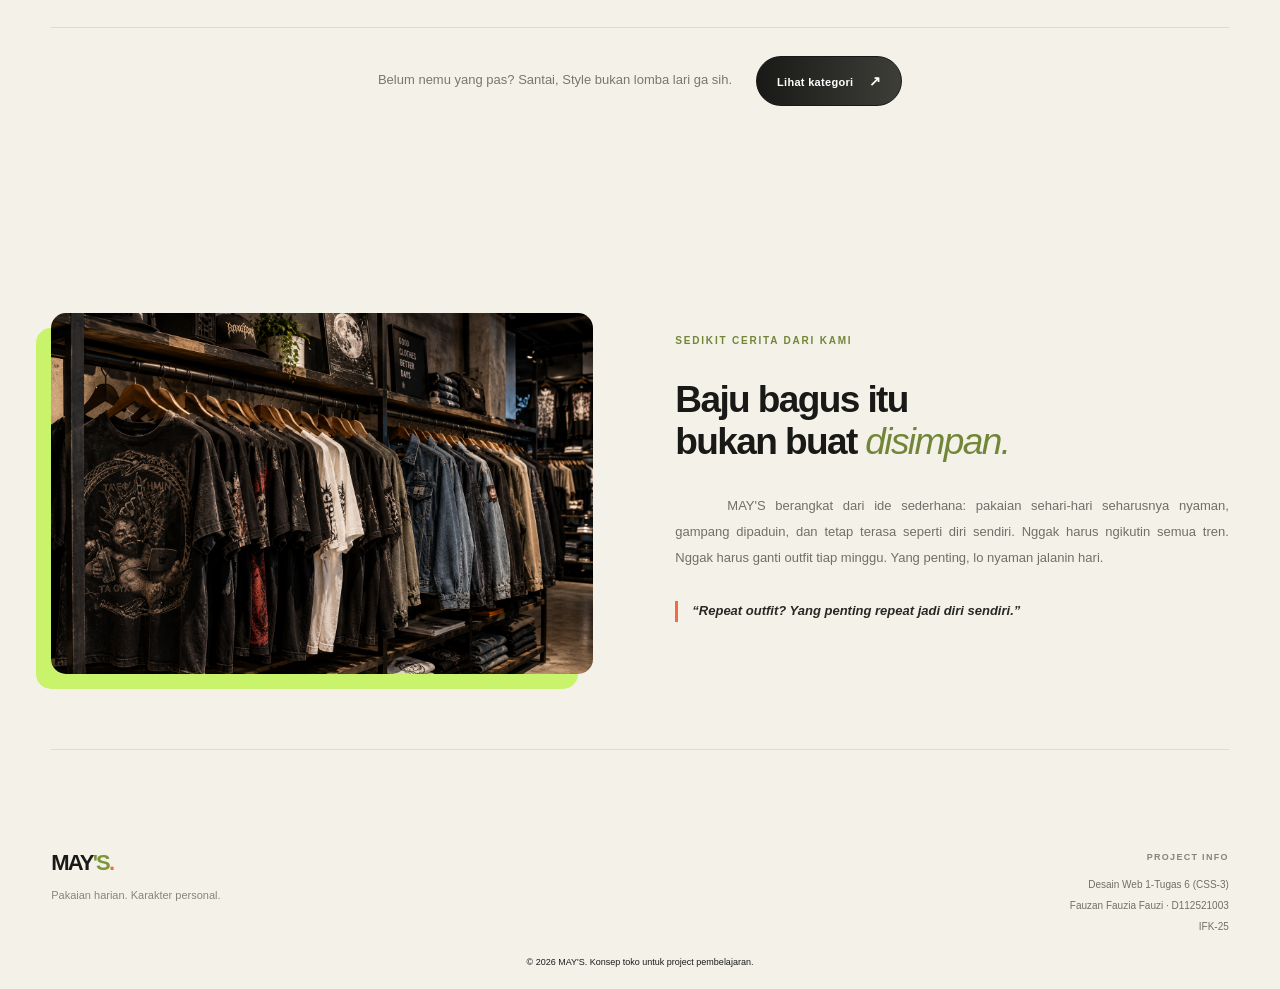
==== commit 3568868b: "feat(announcement): add top announcement banner markup" ====
--- a/index.html
+++ b/index.html
@@ -12,6 +12,11 @@
   </head>
 
   <body>
+    <!-- Pengumuman toko -->
+    <div class="announcement" id="announcement">
+      <p>DROP 01 IT'S COMMING <span class="announcement__divider">/</span> GRATIS ONGKIR MIN. BELANJA Rp500.000</p>
+    </div>
+
     <!-- Header dan navigasi utama -->
     <div class="site-header clearfix" id="top">
       <div class="site-header__inner clearfix">
--- a/src/css/style.css
+++ b/src/css/style.css
@@ -652,3 +652,210 @@
   font-style: italic;
   font-weight: bold;
 }
+
+/* 08. FOOTER */
+.site-footer {
+  margin-top: 65px;
+  padding: 35px 0 20px;
+}
+.site-footer__brand-block {
+  float: left;
+  width: 35%;
+}
+.brand--footer {
+  float: none;
+  font-size: 22px;
+}
+.site-footer__brand-block p {
+  margin: 9px 0 0;
+  color: #85867c;
+  font-size: 11px;
+}
+
+.site-footer__student {
+  float: right;
+  width: 35%;
+  text-align: right;
+}
+.site-footer__heading {
+  margin: 0 0 12px;
+  color: #85867c;
+  font-size: 9px;
+  font-weight: bold;
+  letter-spacing: 1.3px;
+  text-transform: uppercase;
+}
+.site-footer__student p:not(.site-footer__heading) {
+  margin: 0 0 5px;
+  color: #6f7067;
+  font-size: 10px;
+}
+.site-footer__bottom {
+  clear: both;
+  margin-top: 35px;
+  padding-top: 15px;
+}
+.site-footer__bottom p {
+  margin: 0;
+  font-size: 9px;
+  text-align: center;
+}
+
+/* 09. KEYFRAMES ANIMATIONS */
+/* --- CSS3 KEYFRAMES ANIMATIONS --- */
+/* Animasi elemen hero saat halaman diload */
+@-webkit-keyframes slideUpFade {
+  from {
+    opacity: 0;
+    -webkit-transform: translateY(30px);
+  }
+  to {
+    opacity: 1;
+    -webkit-transform: translateY(0);
+  }
+}
+@keyframes slideUpFade {
+  from {
+    opacity: 0;
+    transform: translateY(30px);
+  }
+  to {
+    opacity: 1;
+    transform: translateY(0);
+  }
+}
+
+/* Animasi berdenyut untuk badge "NEW DROP" */
+@-webkit-keyframes pulseEffect {
+  0% {
+    -webkit-transform: scale(1);
+    box-shadow: 0 0 0 0 rgba(243, 107, 69, 0.4);
+  }
+  50% {
+    -webkit-transform: scale(1.05);
+    box-shadow: 0 0 10px 5px rgba(243, 107, 69, 0);
+  }
+  100% {
+    -webkit-transform: scale(1);
+    box-shadow: 0 0 0 0 rgba(243, 107, 69, 0);
+  }
+}
+@keyframes pulseEffect {
+  0% {
+    transform: scale(1);
+    box-shadow: 0 0 0 0 rgba(243, 107, 69, 0.4);
+  }
+  50% {
+    transform: scale(1.05);
+    box-shadow: 0 0 10px 5px rgba(243, 107, 69, 0);
+  }
+  100% {
+    transform: scale(1);
+    box-shadow: 0 0 0 0 rgba(243, 107, 69, 0);
+  }
+}
+
+/* 10. RESPONSIVE MOBILE */
+@media (max-width: 480px) {
+  .site-header__inner,
+  .page-shell {
+    width: 90%;
+  }
+  .site-header__inner {
+    padding: 17px 0;
+  }
+  .brand {
+    font-size: 23px;
+  }
+  .site-nav {
+    clear: both;
+    float: none;
+    margin: 17px 0 0;
+  }
+  .site-nav__link {
+    margin-right: 17px;
+    font-size: 11px;
+  }
+  .header-bag {
+    margin-top: -5px;
+  }
+  #hero {
+    margin-top: 25px;
+  }
+
+  .hero__copy,
+  .hero__visual,
+  .section-heading__copy,
+  .product-card__info,
+  .product-card__price-wrap,
+  .story-section__visual,
+  .story-section__copy,
+  .site-footer__brand-block,
+  .site-footer__student {
+    float: none;
+    width: 100%;
+    text-align: left;
+  }
+
+  .hero__copy {
+    padding: 10px 0 25px;
+  }
+  .hero__title {
+    font-size: 47px;
+    letter-spacing: -2.8px;
+  }
+  .hero__description {
+    font-size: 13px;
+  }
+  .hero__visual {
+    padding: 0 8px 18px 0;
+  }
+
+  .product-section {
+    padding-top: 50px;
+  }
+  .section-title {
+    font-size: 31px;
+  }
+  .product-filter-note {
+    float: none;
+    margin: 13px 0 0;
+    text-align: left;
+  }
+
+  .product-list {
+    margin-right: -6px;
+    margin-left: -6px;
+  }
+  .product-card {
+    width: 50%;
+    padding: 0 6px 24px;
+  }
+  .product-card__name {
+    font-size: 12px;
+  }
+  .product-card__price {
+    font-size: 11px;
+  }
+  .product-card__price-wrap {
+    margin-top: 8px;
+  }
+
+  .story-section {
+    margin-top: 50px;
+    padding-bottom: 48px;
+  }
+  .story-section__copy {
+    padding-top: 30px;
+  }
+  .story-section__title {
+    font-size: 34px;
+  }
+
+  .site-footer__brand-block {
+    margin-bottom: 26px;
+  }
+  .site-footer__bottom p {
+    text-align: left;
+  }
+}
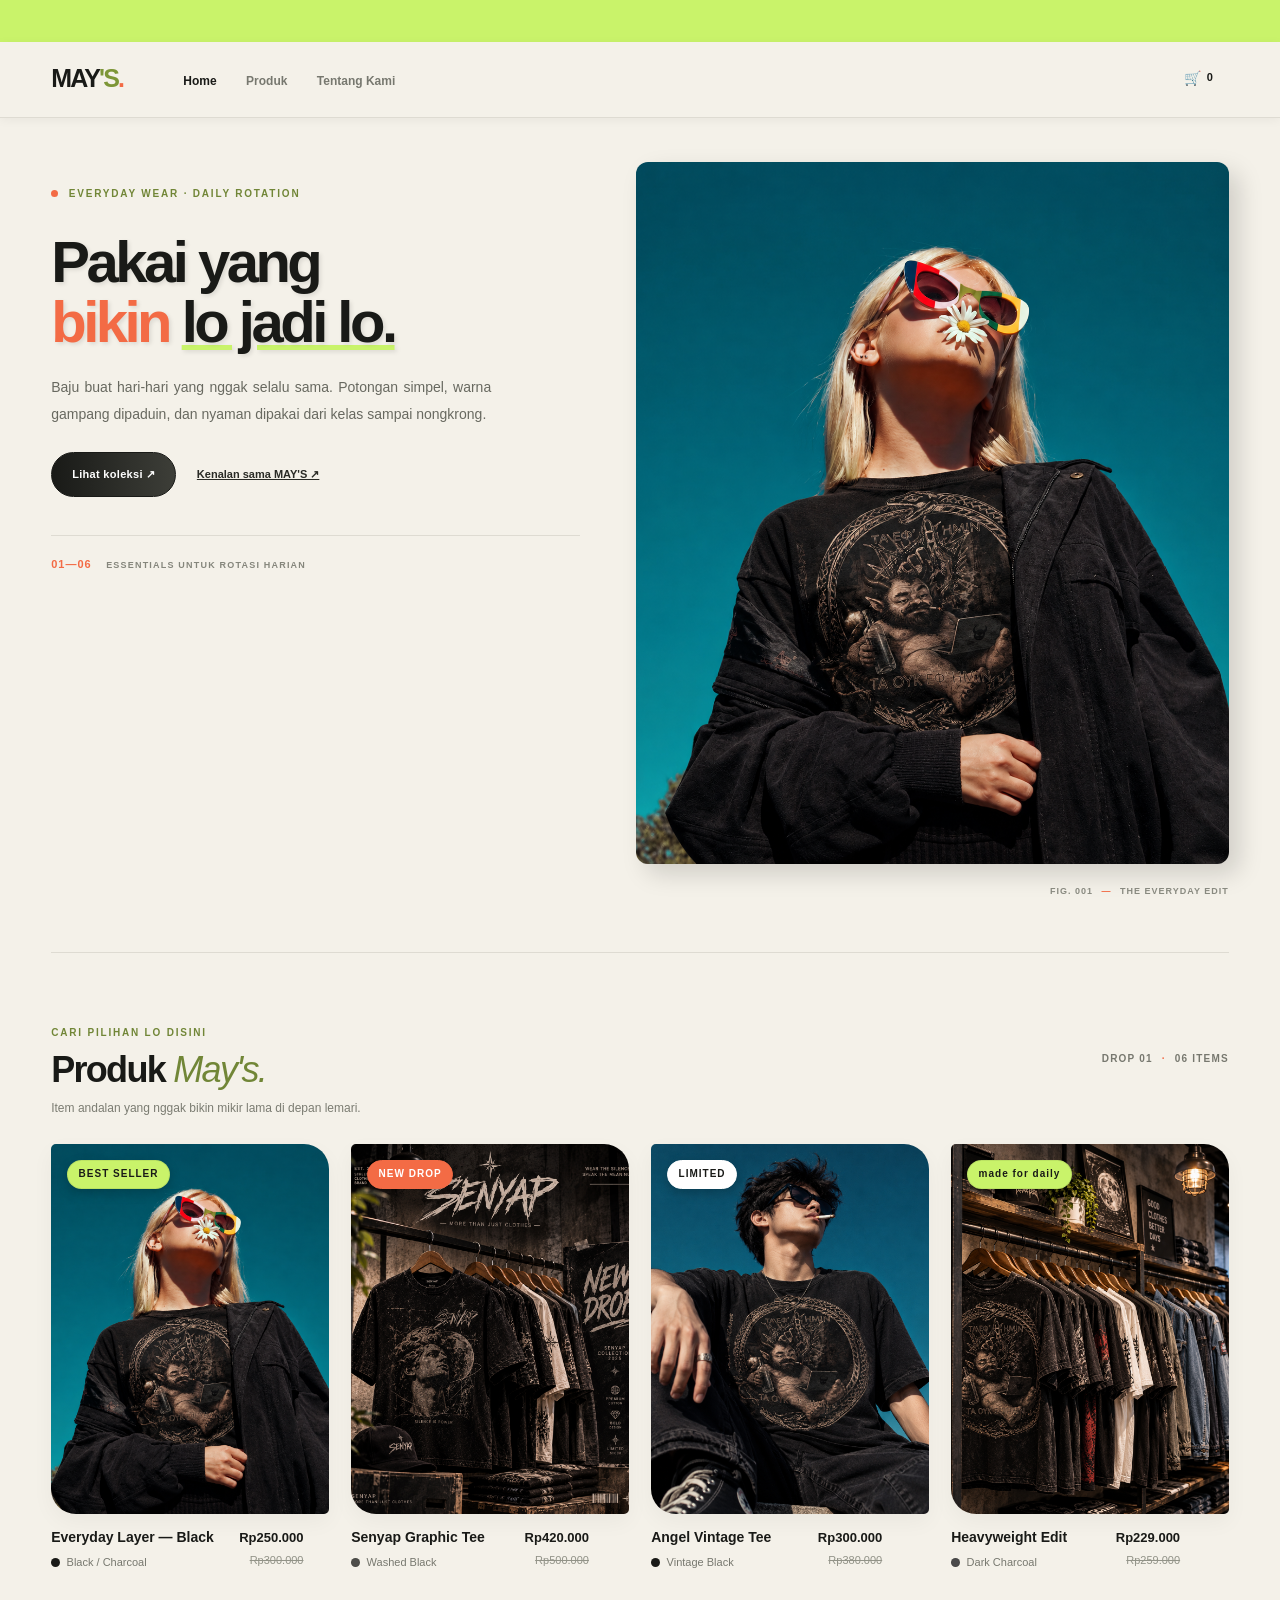
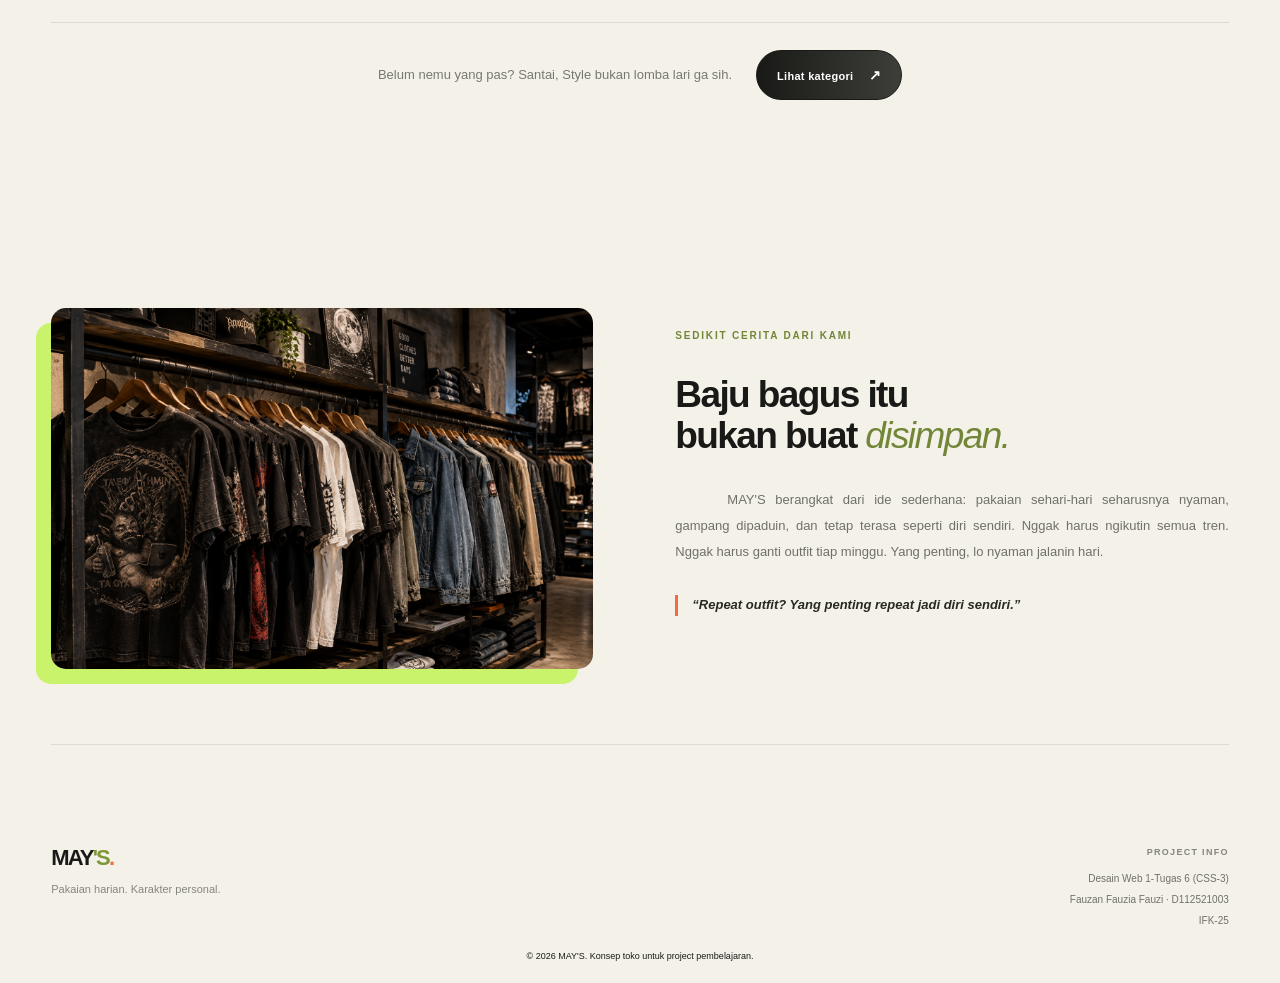
==== commit c4bdeb7a: "refactor(catalog): repactoring index, style for header icon cart" ====
--- a/index.html
+++ b/index.html
@@ -28,9 +28,9 @@
           <a class="site-nav__link" href="#tentang">Tentang Kami</a>
         </div>
 
-        <a class="header-bag" href="kategori.html">
-          <span class="header-bag__text">BELANJA</span>
-          <span class="header-bag__icon" aria-hidden="true">↗</span>
+        <a class="header-cart" href="#cart" aria-label="Keranjang Belanja">
+          <span class="header-cart__icon" aria-hidden="true">🛒</span>
+          <span class="header-cart__count" id="cart-count">0</span>
         </a>
       </div>
     </div>
--- a/src/css/style.css
+++ b/src/css/style.css
@@ -49,7 +49,46 @@
   clear: both;
 }
 
-/* 02. HEADER DAN NAVIGASI */
+/* 02. PENGUMUMAN TOKO */
+.announcement {
+  width: 100%;
+  padding: 8px 0;
+  background-color: #c9f36a;
+  color: #191a17;
+  text-align: center;
+  overflow: hidden; /* Sembunyikan teks yang keluar dari box */
+  white-space: nowrap; /* Mencegah teks turun ke bawah (wrap) */
+  position: relative;
+}
+.announcement p {
+  display: inline-block;
+  margin: 0;
+  font-size: 10px;
+  font-weight: bold;
+  letter-spacing: 1.4px;
+  text-transform: uppercase;
+  padding-left: 100%; /* Posisi awal teks dari luar sebelah kanan */
+  /* Menerapkan properti animasi sesuai modul CSS3 */
+  animation-name: textScroll;
+  animation-duration: 15s;
+  animation-timing-function: linear;
+  animation-iteration-count: infinite;
+}
+.announcement__divider {
+  margin: 0 15px;
+  color: #687b35;
+}
+/* Keyframes untuk pergerakan teks ke kiri */
+@keyframes textScroll {
+  0% {
+    transform: translate3d(0, 0, 0);
+  }
+  100% {
+    transform: translate3d(-100%, 0, 0);
+  }
+}
+
+/* 03. HEADER DAN NAVIGASI */
 .site-header {
   width: 100%;
   border-bottom: 1px solid #dedbd2;
@@ -132,14 +171,50 @@
   font-size: 13px;
 }
 
-/* 03. LEBAR KONTEN UTAMA */
+/* 01. HEADER CART BUTTON (CATALOG SPECIFIC) */
+
+.header-cart {
+  position: relative;
+  float: right;
+  display: inline-flex;
+  align-items: center;
+  justify-content: center;
+  padding: 8px 16px;
+  border-radius: 50px;
+  background-color: transparent;
+  color: #191a17;
+  font-size: 14px;
+  line-height: 1;
+  text-decoration: none;
+  -webkit-transition: all 0.2s ease;
+  transition: all 0.2s ease;
+}
+
+.header-cart:hover {
+  background-color: #718637;
+  color: #ffffff;
+}
+
+.header-cart__icon {
+  display: inline-block;
+  font-size: 14px;
+}
+
+.header-cart__count {
+  margin-left: 6px;
+  font-size: 11px;
+  font-weight: 800;
+  line-height: 1;
+}
+
+/* 04. LEBAR KONTEN UTAMA */
 .page-shell {
   width: 92%;
   max-width: 1200px;
   margin: 0 auto;
 }
 
-/* 04. HERO / BANNER UTAMA */
+/* 05. HERO / BANNER UTAMA */
 #hero {
   margin-top: 34px;
   padding-bottom: 34px;
@@ -299,7 +374,7 @@
   color: #f36b45;
 }
 
-/* 05. HEADING BAGIAN */
+/* 06. HEADING BAGIAN */
 .product-section {
   padding-top: 72px;
 }
@@ -345,7 +420,7 @@
   color: #f36b45;
 }
 
-/* 06. KATALOG PRODUK */
+/* 07. KATALOG PRODUK */
 .product-list {
   display: grid;
   grid-template-columns: repeat(4, minmax(0, 1fr));
@@ -590,7 +665,7 @@
   text-decoration: underline; /* Muncul garis bawah waktu di-hover */
 }
 
-/* 07. TENTANG KAMI */
+/* 08. TENTANG KAMI */
 .story-section {
   margin-top: 180px;
   padding: 0 0 75px;
@@ -653,7 +728,7 @@
   font-weight: bold;
 }
 
-/* 08. FOOTER */
+/* 09. FOOTER */
 .site-footer {
   margin-top: 65px;
   padding: 35px 0 20px;
@@ -701,7 +776,7 @@
   text-align: center;
 }
 
-/* 09. KEYFRAMES ANIMATIONS */
+/* 10. KEYFRAMES ANIMATIONS */
 /* --- CSS3 KEYFRAMES ANIMATIONS --- */
 /* Animasi elemen hero saat halaman diload */
 @-webkit-keyframes slideUpFade {
@@ -755,7 +830,7 @@
   }
 }
 
-/* 10. RESPONSIVE MOBILE */
+/* 11. RESPONSIVE MOBILE */
 @media (max-width: 480px) {
   .site-header__inner,
   .page-shell {
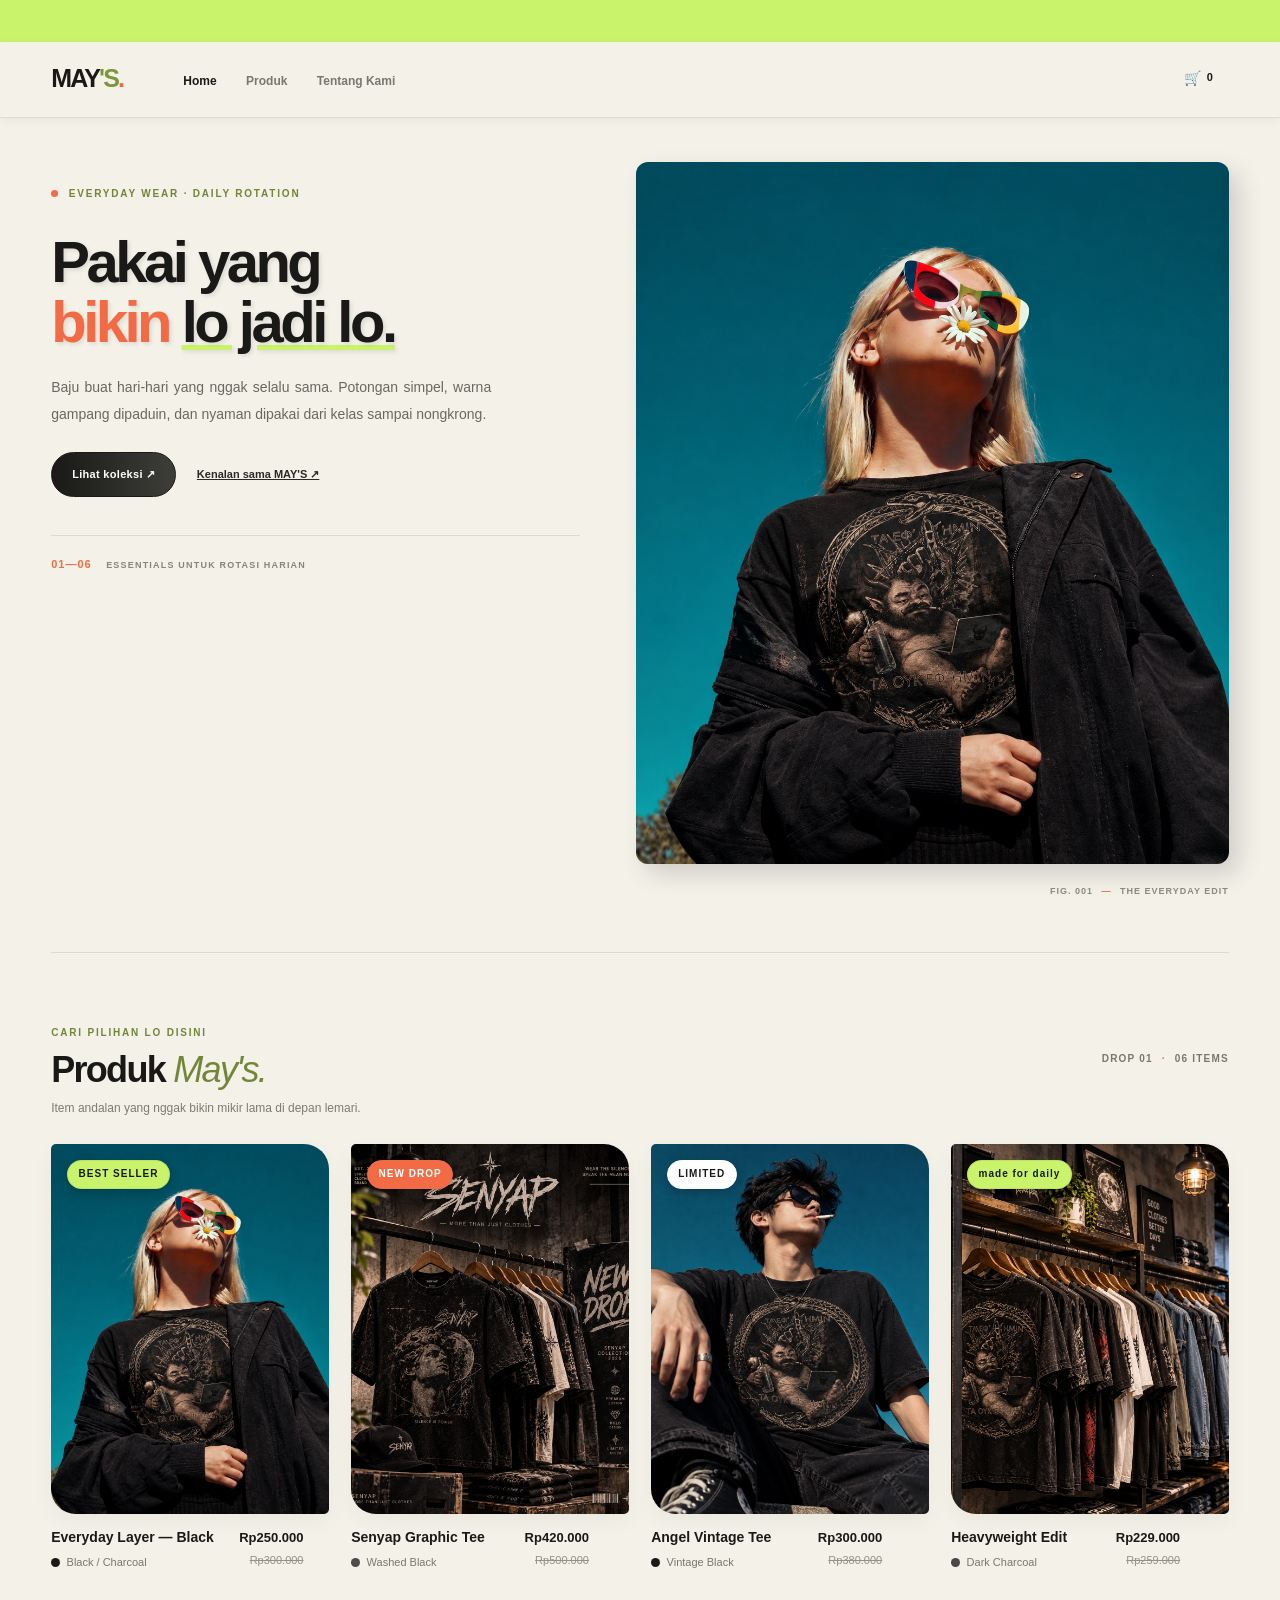
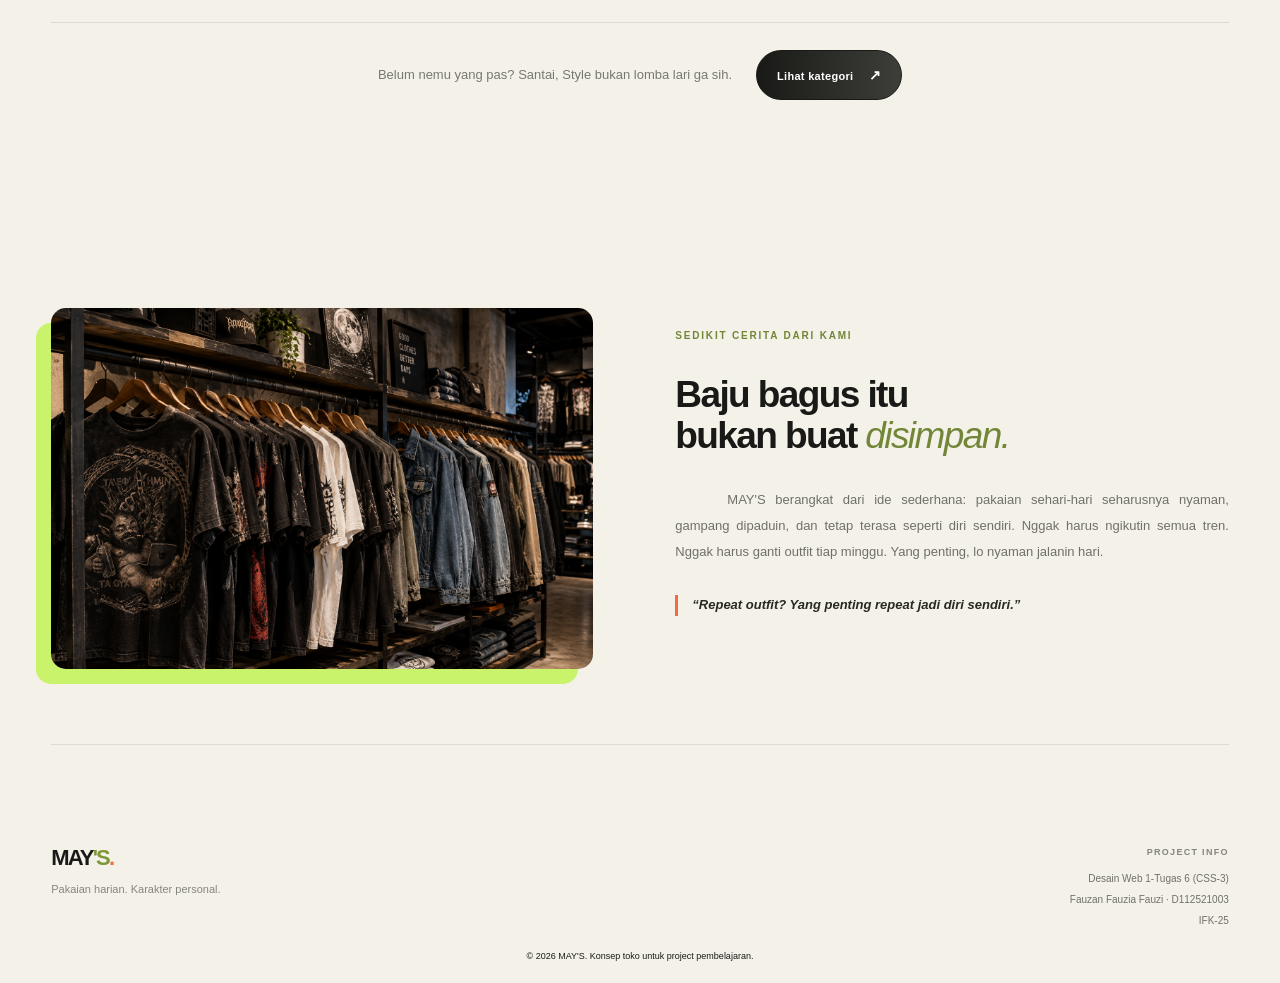
==== commit cafaf3eb: "feat(cart): add semantic aside with HTML5 audio and video elements" ====
--- a/index.html
+++ b/index.html
@@ -1,202 +1,202 @@
-<!doctype html>
-<html lang="id">
-  <head>
-    <meta charset="UTF-8" />
-    <meta name="viewport" content="width=device-width, initial-scale=1.0" />
-    <meta name="author" content="Fauzan Fauzia Fauzi" />
-    <meta name="description" content="MAY'S — pakaian sehari-hari dengan potongan simpel, nyaman, dan punya karakter." />
-    <title>MAY'S — Everyday Wear, Your Way</title>
-
-    <!-- CSS eksternal -->
-    <link rel="stylesheet" href="src/css/style.css" />
-  </head>
-
-  <body>
-    <!-- Pengumuman toko -->
-    <div class="announcement" id="announcement">
-      <p>DROP 01 IT'S COMMING <span class="announcement__divider">/</span> GRATIS ONGKIR MIN. BELANJA Rp500.000</p>
-    </div>
-
-    <!-- Header dan navigasi utama -->
-    <div class="site-header clearfix" id="top">
-      <div class="site-header__inner clearfix">
-        <a class="brand" href="#top" aria-label="Mayo's, kembali ke atas"> MAY<span class="brand__accent">'S</span><span class="brand__dot">.</span> </a>
-
-        <div class="site-nav">
-          <a class="site-nav__link site-nav__link--active" href="#hero">Home</a>
-          <a class="site-nav__link" href="#produk">Produk</a>
-          <a class="site-nav__link" href="#tentang">Tentang Kami</a>
-        </div>
-
-        <a class="header-cart" href="#cart" aria-label="Keranjang Belanja">
-          <span class="header-cart__icon" aria-hidden="true">🛒</span>
-          <span class="header-cart__count" id="cart-count">0</span>
-        </a>
-      </div>
-    </div>
-
-    <div class="page-shell">
-      <!-- Hero / banner utama -->
-      <div class="hero clearfix" id="hero">
-        <div class="hero__copy">
-          <p class="eyebrow"><span class="eyebrow__dot"></span> EVERYDAY WEAR · DAILY ROTATION</p>
-          <h1 class="hero__title">Pakai yang<br /><span class="hero__title-accent">bikin</span> <span class="hero__title-outline">lo jadi lo.</span></h1>
-          <p class="hero__description">Baju buat hari-hari yang nggak selalu sama. Potongan simpel, warna gampang dipaduin, dan nyaman dipakai dari kelas sampai nongkrong.</p>
-          <div class="hero__actions">
-            <a class="button button--dark" href="#produk">Lihat koleksi ↗</a>
-            <a class="text-link" href="#tentang">Kenalan sama MAY'S ↗</a>
-          </div>
-          <div class="hero__footnote">
-            <span class="hero__footnote-number">01—06</span>
-            <span class="hero__footnote-text">ESSENTIALS UNTUK ROTASI HARIAN</span>
-          </div>
-        </div>
-
-        <div class="hero__visual">
-          <img class="hero__image" src="assets/img/1.png" alt="Model mengenakan outfit kasual bernuansa streetwear" />
-          <p class="hero__image-caption">FIG. 001 <span>—</span> THE EVERYDAY EDIT</p>
-        </div>
-      </div>
-
-      <!-- Katalog produk -->
-      <div class="product-section" id="produk">
-        <div class="section-heading clearfix">
-          <div class="section-heading__copy">
-            <p class="eyebrow">Cari Pilihan Lo Disini</p>
-            <h2 class="section-title">Produk <span>May's.</span></h2>
-            <p class="section-description">Item andalan yang nggak bikin mikir lama di depan lemari.</p>
-          </div>
-          <div class="product-filter-note">DROP 01 <span>·</span> 06 ITEMS</div>
-        </div>
-
-        <div class="product-list clearfix">
-          <!-- Card 1 -->
-          <div class="product-card">
-            <!-- Link sekarang membungkus SELURUH isi card -->
-            <a class="product-card__link" href="kategori.html" aria-label="Lihat detail Core Tee">
-              <div class="product-card__image-wrap">
-                <img class="product-card__image" src="assets/img/1.png" alt="Core Tee warna putih" />
-                <span class="product-card__tag">BEST SELLER</span>
-              </div>
-
-              <div class="product-card__details clearfix">
-                <div class="product-card__info">
-                  <h3 class="product-card__name">Everyday Layer — Black</h3>
-                  <p class="product-card__color"><span class="color-dot color-dot--black"></span> Black / Charcoal</p>
-                </div>
-                <div class="product-card__price-wrap">
-                  <p class="product-card__price">Rp250.000</p>
-                  <p class="product-card__old-price">Rp300.000</p>
-                </div>
-              </div>
-            </a>
-          </div>
-
-          <!-- Card 2 -->
-          <div class="product-card">
-            <a class="product-card__link" href="kategori.html" aria-label="Lihat detail Boxy Tee">
-              <div class="product-card__image-wrap">
-                <img class="product-card__image" src="assets/img/2.png" alt="Outfit kaos kasual berpotongan santai" />
-                <span class="product-card__tag product-card__tag--new">NEW DROP</span>
-              </div>
-
-              <div class="product-card__details clearfix">
-                <div class="product-card__info">
-                  <h3 class="product-card__name">Senyap Graphic Tee</h3>
-                  <p class="product-card__color"><span class="color-dot color-dot--asphalt"></span> Washed Black</p>
-                </div>
-                <div class="product-card__price-wrap">
-                  <p class="product-card__price">Rp420.000</p>
-                  <p class="product-card__old-price">Rp500.000</p>
-                </div>
-              </div>
-            </a>
-          </div>
-
-          <!-- Card 3 -->
-          <div class="product-card">
-            <a class="product-card__link" href="kategori.html" aria-label="Lihat detail Everyday Shirt">
-              <div class="product-card__image-wrap">
-                <img class="product-card__image" src="assets/img/3.png" alt="Kemeja kasual warna netral" />
-                <span class="product-card__tag product-card__tag--limited">LIMITED</span>
-              </div>
-
-              <div class="product-card__details clearfix">
-                <div class="product-card__info">
-                  <h3 class="product-card__name">Angel Vintage Tee</h3>
-                  <p class="product-card__color"><span class="color-dot color-dot--black"></span> Vintage Black</p>
-                </div>
-                <div class="product-card__price-wrap">
-                  <p class="product-card__price">Rp300.000</p>
-                  <p class="product-card__old-price">Rp380.000</p>
-                </div>
-              </div>
-            </a>
-          </div>
-
-          <!-- Card 4 -->
-          <div class="product-card">
-            <a class="product-card__link" href="kategori.html" aria-label="Lihat detail Weekend Layer">
-              <div class="product-card__image-wrap">
-                <img class="product-card__image" src="assets/img/4.png" alt="Pilihan outerwear untuk layering" />
-                <span class="product-card__tag product-card__tag--lowercase">made for daily</span>
-              </div>
-
-              <div class="product-card__details clearfix">
-                <div class="product-card__info">
-                  <h3 class="product-card__name">Heavyweight Edit</h3>
-                  <p class="product-card__color"><span class="color-dot color-dot--darkgray"></span> Dark Charcoal</p>
-                </div>
-                <div class="product-card__price-wrap">
-                  <p class="product-card__price">Rp229.000</p>
-                  <p class="product-card__old-price">Rp259.000</p>
-                </div>
-              </div>
-            </a>
-          </div>
-        </div>
-
-        <div class="catalog-bottom">
-          <p>Belum nemu yang pas? Santai, Style bukan lomba lari ga sih.</p>
-          <a class="button button--dark" href="kategori.html">Lihat kategori <span>↗</span></a>
-        </div>
-      </div>
-
-      <!-- Tentang Kami -->
-      <div class="story-section clearfix" id="tentang">
-        <div class="story-section__visual">
-          <img src="assets/img/5.png" alt="Rak pakaian dengan pilihan baju kasual" />
-        </div>
-        <div class="story-section__copy">
-          <p class="eyebrow">SEDIKIT CERITA DARI KAMI</p>
-          <h2 class="story-section__title">Baju bagus itu<br />bukan buat <span>disimpan.</span></h2>
-          <p class="story-section__paragraph">
-            MAY'S berangkat dari ide sederhana: pakaian sehari-hari seharusnya nyaman, gampang dipaduin, dan tetap terasa seperti diri sendiri. Nggak harus ngikutin semua tren. Nggak harus ganti outfit tiap minggu. Yang penting, lo nyaman
-            jalanin hari.
-          </p>
-          <p class="story-section__quote">“Repeat outfit? Yang penting repeat jadi diri sendiri.”</p>
-        </div>
-      </div>
-
-      <!-- Footer -->
-      <div class="site-footer clearfix" id="footer">
-        <div class="site-footer__brand-block">
-          <a class="brand brand--footer" href="#top">MAY<span class="brand__accent">'S</span><span class="brand__dot">.</span></a>
-          <p>Pakaian harian. Karakter personal.</p>
-        </div>
-
-        <div class="site-footer__student">
-          <p class="site-footer__heading">PROJECT INFO</p>
-          <!-- Update ke Tugas 6 CSS3 -->
-          <p>Desain Web 1-Tugas 6 (CSS-3)</p>
-          <p>Fauzan Fauzia Fauzi · D112521003</p>
-          <p>IFK-25</p>
-        </div>
-
-        <div class="site-footer__bottom">
-          <p>© 2026 MAY'S. Konsep toko untuk project pembelajaran.</p>
-        </div>
-      </div>
-    </div>
-  </body>
-</html>
+<!doctype html>
+<html lang="id">
+  <head>
+    <meta charset="UTF-8" />
+    <meta name="viewport" content="width=device-width, initial-scale=1.0" />
+    <meta name="author" content="Fauzan Fauzia Fauzi" />
+    <meta name="description" content="MAY'S — pakaian sehari-hari dengan potongan simpel, nyaman, dan punya karakter." />
+    <title>MAY'S — Everyday Wear, Your Way</title>
+
+    <!-- CSS eksternal -->
+    <link rel="stylesheet" href="src/css/style.css" />
+  </head>
+
+  <body>
+    <!-- Pengumuman toko -->
+    <div class="announcement" id="announcement">
+      <p>DROP 01 IT'S COMMING <span class="announcement__divider">/</span> GRATIS ONGKIR MIN. BELANJA Rp500.000</p>
+    </div>
+
+    <!-- Header dan navigasi utama -->
+    <div class="site-header clearfix" id="top">
+      <div class="site-header__inner clearfix">
+        <a class="brand" href="#top" aria-label="Mayo's, kembali ke atas"> MAY<span class="brand__accent">'S</span><span class="brand__dot">.</span> </a>
+
+        <div class="site-nav">
+          <a class="site-nav__link site-nav__link--active" href="#hero">Home</a>
+          <a class="site-nav__link" href="#produk">Produk</a>
+          <a class="site-nav__link" href="#tentang">Tentang Kami</a>
+        </div>
+
+        <a class="header-cart" href="#cart" aria-label="Keranjang Belanja">
+          <span class="header-cart__icon" aria-hidden="true">🛒</span>
+          <span class="header-cart__count" id="cart-count">0</span>
+        </a>
+      </div>
+    </div>
+
+    <div class="page-shell">
+      <!-- Hero / banner utama -->
+      <div class="hero clearfix" id="hero">
+        <div class="hero__copy">
+          <p class="eyebrow"><span class="eyebrow__dot"></span> EVERYDAY WEAR · DAILY ROTATION</p>
+          <h1 class="hero__title">Pakai yang<br /><span class="hero__title-accent">bikin</span> <span class="hero__title-outline">lo jadi lo.</span></h1>
+          <p class="hero__description">Baju buat hari-hari yang nggak selalu sama. Potongan simpel, warna gampang dipaduin, dan nyaman dipakai dari kelas sampai nongkrong.</p>
+          <div class="hero__actions">
+            <a class="button button--dark" href="#produk">Lihat koleksi ↗</a>
+            <a class="text-link" href="#tentang">Kenalan sama MAY'S ↗</a>
+          </div>
+          <div class="hero__footnote">
+            <span class="hero__footnote-number">01—06</span>
+            <span class="hero__footnote-text">ESSENTIALS UNTUK ROTASI HARIAN</span>
+          </div>
+        </div>
+
+        <div class="hero__visual">
+          <img class="hero__image" src="assets/img/1.png" alt="Model mengenakan outfit kasual bernuansa streetwear" />
+          <p class="hero__image-caption">FIG. 001 <span>—</span> THE EVERYDAY EDIT</p>
+        </div>
+      </div>
+
+      <!-- Katalog produk -->
+      <div class="product-section" id="produk">
+        <div class="section-heading clearfix">
+          <div class="section-heading__copy">
+            <p class="eyebrow">Cari Pilihan Lo Disini</p>
+            <h2 class="section-title">Produk <span>May's.</span></h2>
+            <p class="section-description">Item andalan yang nggak bikin mikir lama di depan lemari.</p>
+          </div>
+          <div class="product-filter-note">DROP 01 <span>·</span> 06 ITEMS</div>
+        </div>
+
+        <div class="product-list clearfix">
+          <!-- Card 1 -->
+          <div class="product-card">
+            <!-- Link sekarang membungkus SELURUH isi card -->
+            <a class="product-card__link" href="kategori.html" aria-label="Lihat detail Core Tee">
+              <div class="product-card__image-wrap">
+                <img class="product-card__image" src="assets/img/1.png" alt="Core Tee warna putih" />
+                <span class="product-card__tag">BEST SELLER</span>
+              </div>
+
+              <div class="product-card__details clearfix">
+                <div class="product-card__info">
+                  <h3 class="product-card__name">Everyday Layer — Black</h3>
+                  <p class="product-card__color"><span class="color-dot color-dot--black"></span> Black / Charcoal</p>
+                </div>
+                <div class="product-card__price-wrap">
+                  <p class="product-card__price">Rp250.000</p>
+                  <p class="product-card__old-price">Rp300.000</p>
+                </div>
+              </div>
+            </a>
+          </div>
+
+          <!-- Card 2 -->
+          <div class="product-card">
+            <a class="product-card__link" href="kategori.html" aria-label="Lihat detail Boxy Tee">
+              <div class="product-card__image-wrap">
+                <img class="product-card__image" src="assets/img/2.png" alt="Outfit kaos kasual berpotongan santai" />
+                <span class="product-card__tag product-card__tag--new">NEW DROP</span>
+              </div>
+
+              <div class="product-card__details clearfix">
+                <div class="product-card__info">
+                  <h3 class="product-card__name">Senyap Graphic Tee</h3>
+                  <p class="product-card__color"><span class="color-dot color-dot--asphalt"></span> Washed Black</p>
+                </div>
+                <div class="product-card__price-wrap">
+                  <p class="product-card__price">Rp420.000</p>
+                  <p class="product-card__old-price">Rp500.000</p>
+                </div>
+              </div>
+            </a>
+          </div>
+
+          <!-- Card 3 -->
+          <div class="product-card">
+            <a class="product-card__link" href="kategori.html" aria-label="Lihat detail Everyday Shirt">
+              <div class="product-card__image-wrap">
+                <img class="product-card__image" src="assets/img/3.png" alt="Kemeja kasual warna netral" />
+                <span class="product-card__tag product-card__tag--limited">LIMITED</span>
+              </div>
+
+              <div class="product-card__details clearfix">
+                <div class="product-card__info">
+                  <h3 class="product-card__name">Angel Vintage Tee</h3>
+                  <p class="product-card__color"><span class="color-dot color-dot--black"></span> Vintage Black</p>
+                </div>
+                <div class="product-card__price-wrap">
+                  <p class="product-card__price">Rp300.000</p>
+                  <p class="product-card__old-price">Rp380.000</p>
+                </div>
+              </div>
+            </a>
+          </div>
+
+          <!-- Card 4 -->
+          <div class="product-card">
+            <a class="product-card__link" href="kategori.html" aria-label="Lihat detail Weekend Layer">
+              <div class="product-card__image-wrap">
+                <img class="product-card__image" src="assets/img/4.png" alt="Pilihan outerwear untuk layering" />
+                <span class="product-card__tag product-card__tag--lowercase">made for daily</span>
+              </div>
+
+              <div class="product-card__details clearfix">
+                <div class="product-card__info">
+                  <h3 class="product-card__name">Heavyweight Edit</h3>
+                  <p class="product-card__color"><span class="color-dot color-dot--darkgray"></span> Dark Charcoal</p>
+                </div>
+                <div class="product-card__price-wrap">
+                  <p class="product-card__price">Rp229.000</p>
+                  <p class="product-card__old-price">Rp259.000</p>
+                </div>
+              </div>
+            </a>
+          </div>
+        </div>
+
+        <div class="catalog-bottom">
+          <p>Belum nemu yang pas? Santai, Style bukan lomba lari ga sih.</p>
+          <a class="button button--dark" href="kategori.html">Lihat kategori <span>↗</span></a>
+        </div>
+      </div>
+
+      <!-- Tentang Kami -->
+      <div class="story-section clearfix" id="tentang">
+        <div class="story-section__visual">
+          <img src="assets/img/5.png" alt="Rak pakaian dengan pilihan baju kasual" />
+        </div>
+        <div class="story-section__copy">
+          <p class="eyebrow">SEDIKIT CERITA DARI KAMI</p>
+          <h2 class="story-section__title">Baju bagus itu<br />bukan buat <span>disimpan.</span></h2>
+          <p class="story-section__paragraph">
+            MAY'S berangkat dari ide sederhana: pakaian sehari-hari seharusnya nyaman, gampang dipaduin, dan tetap terasa seperti diri sendiri. Nggak harus ngikutin semua tren. Nggak harus ganti outfit tiap minggu. Yang penting, lo nyaman
+            jalanin hari.
+          </p>
+          <p class="story-section__quote">“Repeat outfit? Yang penting repeat jadi diri sendiri.”</p>
+        </div>
+      </div>
+
+      <!-- Footer -->
+      <div class="site-footer clearfix" id="footer">
+        <div class="site-footer__brand-block">
+          <a class="brand brand--footer" href="#top">MAY<span class="brand__accent">'S</span><span class="brand__dot">.</span></a>
+          <p>Pakaian harian. Karakter personal.</p>
+        </div>
+
+        <div class="site-footer__student">
+          <p class="site-footer__heading">PROJECT INFO</p>
+          <!-- Update ke Tugas 6 CSS3 -->
+          <p>Desain Web 1-Tugas 6 (CSS-3)</p>
+          <p>Fauzan Fauzia Fauzi · D112521003</p>
+          <p>IFK-25</p>
+        </div>
+
+        <div class="site-footer__bottom">
+          <p>© 2026 MAY'S. Konsep toko untuk project pembelajaran.</p>
+        </div>
+      </div>
+    </div>
+  </body>
+</html>
--- a/src/css/style.css
+++ b/src/css/style.css
@@ -1,936 +1,936 @@
-/* MAY'S — CLOTHING STORE
-   Tugas 5 : Cascading Style Sheet 3 (CSS3)
-   Nama    : Fauzan Fauzia Fauzi
-   NIM     : D112521003
-   Kelas   : IFK-25
-
-   Pendekatan Tambahan CSS3:
-   - Rounded Corners (border-radius)
-   - Shadows (box-shadow, text-shadow)
-   - Background Gradients (linear-gradient)
-   - 2D Transforms (transform: scale, rotate, translate)
-   - Transitions (hover effects)
-   - Animations (@keyframes)
-   - Vendor Prefix (-webkit-, -moz-, dll)
-*/
-
-/* 01. RESET DASAR DAN BOX MODEL */
-* {
-  box-sizing: border-box;
-}
-body {
-  margin: 0;
-  padding: 0;
-  background-color: #f4f1e9;
-  color: #191a17;
-  font-family: Arial, Helvetica, sans-serif;
-  font-size: 16px;
-  font-weight: normal;
-  line-height: 1.6;
-}
-img {
-  display: block;
-  width: 100%;
-  height: auto;
-}
-a {
-  color: inherit;
-  text-decoration: none;
-}
-p,
-h1,
-h2,
-h3 {
-  margin-top: 0;
-}
-.clearfix::after {
-  content: "";
-  display: table;
-  clear: both;
-}
-
-/* 02. PENGUMUMAN TOKO */
-.announcement {
-  width: 100%;
-  padding: 8px 0;
-  background-color: #c9f36a;
-  color: #191a17;
-  text-align: center;
-  overflow: hidden; /* Sembunyikan teks yang keluar dari box */
-  white-space: nowrap; /* Mencegah teks turun ke bawah (wrap) */
-  position: relative;
-}
-.announcement p {
-  display: inline-block;
-  margin: 0;
-  font-size: 10px;
-  font-weight: bold;
-  letter-spacing: 1.4px;
-  text-transform: uppercase;
-  padding-left: 100%; /* Posisi awal teks dari luar sebelah kanan */
-  /* Menerapkan properti animasi sesuai modul CSS3 */
-  animation-name: textScroll;
-  animation-duration: 15s;
-  animation-timing-function: linear;
-  animation-iteration-count: infinite;
-}
-.announcement__divider {
-  margin: 0 15px;
-  color: #687b35;
-}
-/* Keyframes untuk pergerakan teks ke kiri */
-@keyframes textScroll {
-  0% {
-    transform: translate3d(0, 0, 0);
-  }
-  100% {
-    transform: translate3d(-100%, 0, 0);
-  }
-}
-
-/* 03. HEADER DAN NAVIGASI */
-.site-header {
-  width: 100%;
-  border-bottom: 1px solid #dedbd2;
-  background-color: rgba(244, 241, 233, 0.95); /* Sedikit transparan */
-  -webkit-box-shadow: 0 2px 10px rgba(0, 0, 0, 0.05); /* CSS3 Box Shadow */
-  box-shadow: 0 2px 10px rgba(0, 0, 0, 0.05);
-  position: sticky;
-  top: 0;
-  z-index: 100;
-}
-.site-header__inner {
-  width: 92%;
-  max-width: 1200px;
-  margin: 0 auto;
-  padding: 21px 0;
-}
-.brand {
-  float: left;
-  display: inline-block;
-  color: #191a17;
-  font-size: 25px;
-  font-weight: 900;
-  letter-spacing: -1.8px;
-  line-height: 1.2;
-}
-.brand__accent {
-  color: #7d9637;
-}
-.brand__dot {
-  color: #f36b45;
-}
-
-.site-nav {
-  float: left;
-  margin-top: 4px;
-  margin-left: 60px;
-}
-.site-nav__link {
-  display: inline-block;
-  margin-right: 25px;
-  padding: 5px 0;
-  color: #77786f;
-  font-size: 12px;
-  font-weight: bold;
-  -webkit-transition: color 0.3s ease; /* CSS3 Transition */
-  transition: color 0.3s ease;
-}
-.site-nav__link:hover,
-.site-nav__link:focus {
-  color: #191a17;
-  text-decoration: underline;
-  text-underline-offset: 5px;
-}
-.site-nav__link--active {
-  color: #191a17;
-}
-
-.header-bag {
-  float: right;
-  display: inline-block;
-  padding: 8px 12px;
-  border: 1px solid #191a17;
-  border-radius: 20px; /* CSS3 Rounded Corner */
-  color: #191a17;
-  font-size: 10px;
-  font-weight: bold;
-  letter-spacing: 1px;
-  -webkit-transition: all 0.3s ease; /* CSS3 Transition */
-  transition: all 0.3s ease;
-}
-.header-bag:hover,
-.header-bag:focus {
-  background-color: #191a17;
-  color: #ffffff;
-  -webkit-box-shadow: 0 4px 8px rgba(0, 0, 0, 0.15); /* CSS3 Box Shadow Hover */
-  box-shadow: 0 4px 8px rgba(0, 0, 0, 0.15);
-}
-.header-bag__icon {
-  margin-left: 8px;
-  font-size: 13px;
-}
-
-/* 01. HEADER CART BUTTON (CATALOG SPECIFIC) */
-
-.header-cart {
-  position: relative;
-  float: right;
-  display: inline-flex;
-  align-items: center;
-  justify-content: center;
-  padding: 8px 16px;
-  border-radius: 50px;
-  background-color: transparent;
-  color: #191a17;
-  font-size: 14px;
-  line-height: 1;
-  text-decoration: none;
-  -webkit-transition: all 0.2s ease;
-  transition: all 0.2s ease;
-}
-
-.header-cart:hover {
-  background-color: #718637;
-  color: #ffffff;
-}
-
-.header-cart__icon {
-  display: inline-block;
-  font-size: 14px;
-}
-
-.header-cart__count {
-  margin-left: 6px;
-  font-size: 11px;
-  font-weight: 800;
-  line-height: 1;
-}
-
-/* 04. LEBAR KONTEN UTAMA */
-.page-shell {
-  width: 92%;
-  max-width: 1200px;
-  margin: 0 auto;
-}
-
-/* 05. HERO / BANNER UTAMA */
-#hero {
-  margin-top: 34px;
-  padding-bottom: 34px;
-  border-bottom: 1px solid #dedbd2;
-}
-.hero__copy {
-  float: left;
-  width: 48%;
-  padding-top: 34px;
-  padding-right: 36px;
-  -webkit-animation: slideUpFade 1s cubic-bezier(0.2, 0.8, 0.2, 1); /* CSS3 Animation */
-  animation: slideUpFade 1s cubic-bezier(0.2, 0.8, 0.2, 1);
-}
-.eyebrow {
-  margin-bottom: 30px;
-  color: #718637;
-  font-size: 10px;
-  font-weight: bold;
-  font-variant: small-caps;
-  letter-spacing: 1.8px;
-  text-transform: uppercase;
-}
-.eyebrow__dot {
-  display: inline-block;
-  width: 7px;
-  height: 7px;
-  margin-right: 6px;
-  border-radius: 50%;
-  background-color: #f36b45;
-}
-.hero__title {
-  margin-bottom: 22px;
-  color: #191a17;
-  font-size: 58px;
-  font-weight: 900;
-  line-height: 1.04;
-  letter-spacing: -3.5px;
-  text-shadow: 2px 2px 4px rgba(0, 0, 0, 0.1); /* CSS3 Text Shadow */
-}
-.hero__title-accent {
-  color: #f36b45;
-}
-.hero__title-outline {
-  color: #191a17;
-  text-decoration: underline;
-  text-decoration-color: #c9f36a;
-}
-.hero__description {
-  max-width: 440px;
-  margin-bottom: 24px;
-  color: #686960;
-  font-size: 14px;
-  line-height: 1.9;
-  text-align: justify;
-}
-.hero__actions {
-  margin-bottom: 38px;
-}
-
-/* Tombol dengan CSS3 */
-.button {
-  display: inline-block;
-  padding: 13px 20px;
-  border-radius: 25px; /* CSS3 Rounded Corner */
-  font-size: 11px;
-  font-weight: bold;
-  letter-spacing: 0.3px;
-  -webkit-transition: all 0.3s ease; /* CSS3 Transition */
-  transition: all 0.3s ease;
-}
-.button span {
-  margin-left: 12px;
-  font-size: 14px;
-}
-.button--dark {
-  border: 1px solid #191a17;
-  color: #ffffff;
-  /* CSS3 Gradient */
-  background: -webkit-linear-gradient(left, #191a17, #3d3e38);
-  background: linear-gradient(to right, #191a17, #3d3e38);
-}
-.button--dark:hover,
-.button--dark:focus {
-  border-color: #718637;
-  /* CSS3 Gradient Hover */
-  background: -webkit-linear-gradient(left, #718637, #8ba840);
-  background: linear-gradient(to right, #718637, #8ba840);
-  -webkit-transform: translateY(-3px); /* CSS3 2D Transform */
-  transform: translateY(-3px);
-  -webkit-box-shadow: 0 5px 15px rgba(113, 134, 55, 0.4); /* CSS3 Box Shadow */
-  box-shadow: 0 5px 15px rgba(113, 134, 55, 0.4);
-}
-.text-link {
-  display: inline-block;
-  margin-left: 16px;
-  padding: 4px 0;
-  color: #292a25;
-  font-size: 11px;
-  font-weight: bold;
-  text-decoration: underline;
-  -webkit-transition: color 0.3s ease;
-  transition: color 0.3s ease;
-}
-.text-link:hover,
-.text-link:focus {
-  color: #718637;
-}
-
-.hero__footnote {
-  padding-top: 14px;
-  border-top: 1px solid #dedbd2;
-}
-.hero__footnote-number {
-  margin-right: 10px;
-  color: #f36b45;
-  font-size: 11px;
-  font-weight: bold;
-  letter-spacing: 1px;
-}
-.hero__footnote-text {
-  color: #85867c;
-  font-size: 9px;
-  font-weight: bold;
-  letter-spacing: 1.2px;
-}
-
-.hero__visual {
-  float: right;
-  width: 52%;
-  padding: 10px 0 20px 20px;
-}
-.hero__image {
-  width: 100%;
-  height: auto;
-  border-radius: 12px; /* CSS3 Rounded Corner */
-  background-color: #dedbd2;
-  -webkit-box-shadow: 10px 10px 25px rgba(0, 0, 0, 0.15); /* CSS3 Box Shadow */
-  box-shadow: 10px 10px 25px rgba(0, 0, 0, 0.15);
-  -webkit-transition: all 0.5s ease; /* CSS3 Transition */
-  transition: all 0.5s ease;
-}
-.hero__image:hover {
-  -webkit-transform: scale(1.02) rotate(1deg); /* CSS3 2D Transform */
-  transform: scale(1.02) rotate(1deg);
-}
-.hero__image-caption {
-  float: right;
-  margin: 20px 0 0;
-  color: #898a80;
-  font-size: 9px;
-  font-weight: bold;
-  letter-spacing: 1px;
-  text-align: right;
-}
-.hero__image-caption span {
-  margin: 0 5px;
-  color: #f36b45;
-}
-
-/* 06. HEADING BAGIAN */
-.product-section {
-  padding-top: 72px;
-}
-.section-heading {
-  margin-bottom: 25px;
-}
-.section-heading__copy {
-  float: left;
-  max-width: 70%;
-}
-.section-heading .eyebrow {
-  margin-bottom: 8px;
-}
-.section-title {
-  margin: 0;
-  color: #191a17;
-  font-size: 36px;
-  font-weight: 900;
-  line-height: 1.15;
-  letter-spacing: -1.7px;
-}
-.section-title span {
-  color: #718637;
-  font-style: italic;
-  font-weight: normal;
-}
-.section-description {
-  margin: 9px 0 0;
-  color: #7b7c72;
-  font-size: 12px;
-}
-.product-filter-note {
-  float: right;
-  margin-top: 26px;
-  color: #77786f;
-  font-size: 10px;
-  font-weight: bold;
-  letter-spacing: 1.2px;
-  text-align: right;
-}
-.product-filter-note span {
-  margin: 0 5px;
-  color: #f36b45;
-}
-
-/* 07. KATALOG PRODUK */
-.product-list {
-  display: grid;
-  grid-template-columns: repeat(4, minmax(0, 1fr));
-  gap: 1.4rem;
-  perspective: 1200px;
-}
-.product-card {
-  display: flex;
-  min-width: 0;
-  flex-direction: column;
-  -webkit-transition: -webkit-transform 280ms ease;
-  transition: transform 280ms ease;
-  transform-style: preserve-3d;
-  background-color: transparent;
-  padding: 0;
-}
-/* Pastikan link gak merusak warna teks */
-.product-card__link {
-  display: block;
-  text-decoration: none;
-  color: inherit;
-}
-.product-card:hover {
-  -webkit-transform: translateY(-7px) rotateX(1.2deg);
-  transform: translateY(-7px) rotateX(1.2deg);
-}
-.product-card__image-wrap {
-  position: relative;
-  display: block;
-  overflow: hidden;
-  aspect-ratio: 3 / 4;
-  border-radius: 5px 25px 5px 25px;
-  background: -webkit-linear-gradient(305deg, #e9e4d9 0%, #d9d2c6 100%);
-  background: linear-gradient(145deg, #e9e4d9 0%, #d9d2c6 100%);
-  -webkit-box-shadow: 0 8px 22px rgba(25, 26, 23, 0.045);
-  box-shadow: 0 8px 22px rgba(25, 26, 23, 0.045);
-  isolation: isolate;
-}
-.product-card__image-wrap::after {
-  position: absolute;
-  z-index: 0;
-  inset: 45% 0 0;
-  background: -webkit-linear-gradient(top, transparent, rgba(25, 26, 23, 0.2));
-  background: linear-gradient(180deg, transparent, rgba(25, 26, 23, 0.2));
-  content: "";
-  opacity: 0;
-  -webkit-transition: opacity 280ms ease;
-  transition: opacity 280ms ease;
-}
-.product-card__image {
-  width: 100%;
-  height: 100%;
-  object-fit: cover;
-  -webkit-transition:
-    -webkit-transform 600ms ease,
-    -webkit-filter 280ms ease;
-  transition:
-    transform 600ms cubic-bezier(0.2, 0.75, 0.25, 1),
-    filter 280ms ease;
-}
-/* Hover effect cuma jalan waktu isi card di-hover */
-.product-card:hover .product-card__image {
-  -webkit-filter: saturate(1.08);
-  filter: saturate(1.08);
-  -webkit-transform: scale(1.055);
-  transform: scale(1.055);
-}
-.product-card:hover .product-card__image-wrap::after {
-  opacity: 1;
-}
-.product-card__tag {
-  position: absolute;
-  z-index: 2;
-  top: 1rem;
-  left: 1rem;
-  display: inline-flex;
-  align-items: center;
-  min-height: 27px;
-  margin: 0;
-  padding: 0.35rem 0.65rem;
-  border: 1px solid rgba(25, 26, 23, 0.08);
-  border-radius: 999px;
-  background-color: #c9f36a;
-  color: #191a17;
-  font-size: 10px;
-  font-weight: 900;
-  letter-spacing: 1px;
-  text-transform: uppercase;
-  -webkit-box-shadow: 0 4px 12px rgba(0, 0, 0, 0.2);
-  box-shadow: 0 4px 12px rgba(0, 0, 0, 0.2);
-}
-.product-card__tag--new {
-  border-color: #f36b45;
-  background-color: #f36b45;
-  color: #ffffff;
-  -webkit-animation: pulseEffect 2s infinite;
-  animation: pulseEffect 2s infinite;
-}
-.product-card__tag--limited {
-  border-color: #ffffff;
-  background-color: #ffffff;
-  color: #191a17;
-}
-.product-card__tag--lowercase {
-  text-transform: lowercase;
-}
-.product-card__details {
-  display: flex;
-  align-items: flex-start;
-  justify-content: space-between;
-  gap: 0.65rem;
-  padding-top: 0.9rem;
-}
-.product-card__info {
-  min-width: 0;
-}
-.product-card__name {
-  margin: 0 0 0.4rem;
-  color: #191a17;
-  font-size: 14px;
-  font-weight: 600; /* Dibuat lebih tipis dari harga (sebelumnya 800) */
-  line-height: 1.4;
-  overflow-wrap: anywhere;
-}
-.product-card__color {
-  display: flex;
-  align-items: center;
-  gap: 0.4rem;
-  margin: 0;
-  color: #77786f;
-  font-size: 11px;
-  line-height: 1.5;
-}
-.color-dot {
-  display: inline-block;
-  flex: 0 0 auto;
-  width: 9px;
-  height: 9px;
-  border: 1px solid rgba(25, 26, 23, 0.12);
-  border-radius: 50%;
-  margin: 0;
-}
-.color-dot--asphalt {
-  background-color: #4e4e4a;
-}
-.color-dot--black {
-  background-color: #191a17;
-}
-.color-dot--darkgray {
-  background-color: #4a4a4a;
-}
-.product-card__price-wrap {
-  flex: 0 0 auto;
-  text-align: right;
-}
-.product-card__price {
-  margin: 0 0 0.2rem;
-  color: #191a17;
-  font-size: 13px;
-  font-weight: 900; /* Harga tetap tebal & nonjol */
-  white-space: nowrap;
-}
-.product-card__old-price {
-  margin: 0;
-  color: #929388;
-  font-size: 11px;
-  text-decoration: line-through;
-  white-space: nowrap;
-}
-/* --- CSS3 HOVER FULLSCREEN PREVIEW --- */
-/* Container preview melayang menutup layar */
-.product-card__preview {
-  position: fixed;
-  top: 0;
-  left: 0;
-  width: 100vw;
-  height: 100vh;
-  z-index: 9999;
-  background-color: rgba(25, 26, 23, 0.85); /* Overlay transparan gelap */
-  backdrop-filter: blur(8px); /* Efek blur estetik CSS3 */
-  -webkit-backdrop-filter: blur(8px);
-  display: flex;
-  align-items: center;
-  justify-content: center;
-  /* Sembunyikan bawaan */
-  opacity: 0;
-  visibility: hidden;
-  pointer-events: none;
-  /* Transisi halus CSS3 */
-  -webkit-transition: all 0.4s cubic-bezier(0.2, 0.75, 0.25, 1);
-  transition: all 0.4s cubic-bezier(0.2, 0.75, 0.25, 1);
-}
-/* Gambar baju besar di tengah layar */
-.product-card__preview img {
-  max-width: 85vw;
-  max-height: 85vh;
-  width: auto;
-  height: auto;
-  object-fit: contain;
-  border-radius: 16px;
-  box-shadow: 0 25px 50px rgba(0, 0, 0, 0.5);
-
-  /* Efek pop-up animasi CSS3 Transform */
-  -webkit-transform: scale(0.85);
-  transform: scale(0.85);
-  -webkit-transition: -webkit-transform 0.4s cubic-bezier(0.2, 0.75, 0.25, 1);
-  transition: transform 0.4s cubic-bezier(0.2, 0.75, 0.25, 1);
-}
-/* Tampilkan preview layar penuh saat wadah gambar di-hover */
-.product-card__image-wrap:hover .product-card__preview {
-  opacity: 1;
-  visibility: visible;
-}
-.product-card__image-wrap:hover .product-card__preview img {
-  -webkit-transform: scale(1);
-  transform: scale(1);
-}
-.catalog-bottom {
-  display: flex;
-  align-items: center;
-  justify-content: center;
-  flex-wrap: wrap;
-  gap: 1.5rem; /* Jarak antara teks dan tombol */
-  margin-top: 1.8rem;
-  padding: 1.7rem 0;
-  border-top: 1px solid #dedbd2;
-}
-.catalog-bottom p {
-  margin: 0;
-  color: #77786f;
-  font-size: 13px;
-}
-/* Modifikasi text-link khusus di bagian bawah katalog (menghilangkan garis bawah bawaan text-link) */
-.catalog-bottom .text-link {
-  text-decoration: none;
-  font-size: 12px;
-  color: #191a17;
-}
-.catalog-bottom .text-link:hover,
-.catalog-bottom .text-link:focus {
-  color: #718637; /* Berubah hijau olive waktu di-hover */
-  text-decoration: underline; /* Muncul garis bawah waktu di-hover */
-}
-
-/* 08. TENTANG KAMI */
-.story-section {
-  margin-top: 180px;
-  padding: 0 0 75px;
-  border-bottom: 1px solid #dedbd2;
-}
-.story-section__visual {
-  float: left;
-  width: 46%;
-}
-.story-section__visual img {
-  width: 100%;
-  height: auto;
-  border-radius: 15px; /* CSS3 Rounded Corner */
-  /* CSS3 Solid Drop Shadow sbg elemen desain dekoratif */
-  -webkit-box-shadow: -15px 15px 0px #c9f36a;
-  box-shadow: -15px 15px 0px #c9f36a;
-  -webkit-transition: all 0.4s ease;
-  transition: all 0.4s ease;
-}
-.story-section__visual img:hover {
-  -webkit-transform: translate(5px, -5px); /* CSS3 Translate */
-  transform: translate(5px, -5px);
-  -webkit-box-shadow: -20px 20px 0px #f36b45;
-  box-shadow: -20px 20px 0px #f36b45;
-}
-
-.story-section__copy {
-  float: right;
-  width: 47%;
-  padding-top: 20px;
-}
-.story-section__title {
-  margin-bottom: 30px;
-  color: #191a17;
-  font-size: 37px;
-  font-weight: 900;
-  line-height: 1.13;
-  letter-spacing: -1.6px;
-}
-.story-section__title span {
-  color: #718637;
-  font-style: italic;
-  font-weight: normal;
-}
-.story-section__paragraph {
-  margin-bottom: 30px;
-  color: #6f7067;
-  font-size: 13px;
-  line-height: 2;
-  text-align: justify;
-  text-indent: 4em;
-}
-.story-section__quote {
-  margin: 0 0 18px;
-  padding-left: 14px;
-  border-left: 3px solid #f36b45;
-  color: #282923;
-  font-size: 13px;
-  font-style: italic;
-  font-weight: bold;
-}
-
-/* 09. FOOTER */
-.site-footer {
-  margin-top: 65px;
-  padding: 35px 0 20px;
-}
-.site-footer__brand-block {
-  float: left;
-  width: 35%;
-}
-.brand--footer {
-  float: none;
-  font-size: 22px;
-}
-.site-footer__brand-block p {
-  margin: 9px 0 0;
-  color: #85867c;
-  font-size: 11px;
-}
-
-.site-footer__student {
-  float: right;
-  width: 35%;
-  text-align: right;
-}
-.site-footer__heading {
-  margin: 0 0 12px;
-  color: #85867c;
-  font-size: 9px;
-  font-weight: bold;
-  letter-spacing: 1.3px;
-  text-transform: uppercase;
-}
-.site-footer__student p:not(.site-footer__heading) {
-  margin: 0 0 5px;
-  color: #6f7067;
-  font-size: 10px;
-}
-.site-footer__bottom {
-  clear: both;
-  margin-top: 35px;
-  padding-top: 15px;
-}
-.site-footer__bottom p {
-  margin: 0;
-  font-size: 9px;
-  text-align: center;
-}
-
-/* 10. KEYFRAMES ANIMATIONS */
-/* --- CSS3 KEYFRAMES ANIMATIONS --- */
-/* Animasi elemen hero saat halaman diload */
-@-webkit-keyframes slideUpFade {
-  from {
-    opacity: 0;
-    -webkit-transform: translateY(30px);
-  }
-  to {
-    opacity: 1;
-    -webkit-transform: translateY(0);
-  }
-}
-@keyframes slideUpFade {
-  from {
-    opacity: 0;
-    transform: translateY(30px);
-  }
-  to {
-    opacity: 1;
-    transform: translateY(0);
-  }
-}
-
-/* Animasi berdenyut untuk badge "NEW DROP" */
-@-webkit-keyframes pulseEffect {
-  0% {
-    -webkit-transform: scale(1);
-    box-shadow: 0 0 0 0 rgba(243, 107, 69, 0.4);
-  }
-  50% {
-    -webkit-transform: scale(1.05);
-    box-shadow: 0 0 10px 5px rgba(243, 107, 69, 0);
-  }
-  100% {
-    -webkit-transform: scale(1);
-    box-shadow: 0 0 0 0 rgba(243, 107, 69, 0);
-  }
-}
-@keyframes pulseEffect {
-  0% {
-    transform: scale(1);
-    box-shadow: 0 0 0 0 rgba(243, 107, 69, 0.4);
-  }
-  50% {
-    transform: scale(1.05);
-    box-shadow: 0 0 10px 5px rgba(243, 107, 69, 0);
-  }
-  100% {
-    transform: scale(1);
-    box-shadow: 0 0 0 0 rgba(243, 107, 69, 0);
-  }
-}
-
-/* 11. RESPONSIVE MOBILE */
-@media (max-width: 480px) {
-  .site-header__inner,
-  .page-shell {
-    width: 90%;
-  }
-  .site-header__inner {
-    padding: 17px 0;
-  }
-  .brand {
-    font-size: 23px;
-  }
-  .site-nav {
-    clear: both;
-    float: none;
-    margin: 17px 0 0;
-  }
-  .site-nav__link {
-    margin-right: 17px;
-    font-size: 11px;
-  }
-  .header-bag {
-    margin-top: -5px;
-  }
-  #hero {
-    margin-top: 25px;
-  }
-
-  .hero__copy,
-  .hero__visual,
-  .section-heading__copy,
-  .product-card__info,
-  .product-card__price-wrap,
-  .story-section__visual,
-  .story-section__copy,
-  .site-footer__brand-block,
-  .site-footer__student {
-    float: none;
-    width: 100%;
-    text-align: left;
-  }
-
-  .hero__copy {
-    padding: 10px 0 25px;
-  }
-  .hero__title {
-    font-size: 47px;
-    letter-spacing: -2.8px;
-  }
-  .hero__description {
-    font-size: 13px;
-  }
-  .hero__visual {
-    padding: 0 8px 18px 0;
-  }
-
-  .product-section {
-    padding-top: 50px;
-  }
-  .section-title {
-    font-size: 31px;
-  }
-  .product-filter-note {
-    float: none;
-    margin: 13px 0 0;
-    text-align: left;
-  }
-
-  .product-list {
-    margin-right: -6px;
-    margin-left: -6px;
-  }
-  .product-card {
-    width: 50%;
-    padding: 0 6px 24px;
-  }
-  .product-card__name {
-    font-size: 12px;
-  }
-  .product-card__price {
-    font-size: 11px;
-  }
-  .product-card__price-wrap {
-    margin-top: 8px;
-  }
-
-  .story-section {
-    margin-top: 50px;
-    padding-bottom: 48px;
-  }
-  .story-section__copy {
-    padding-top: 30px;
-  }
-  .story-section__title {
-    font-size: 34px;
-  }
-
-  .site-footer__brand-block {
-    margin-bottom: 26px;
-  }
-  .site-footer__bottom p {
-    text-align: left;
-  }
-}
+/* MAY'S — CLOTHING STORE
+   Tugas 5 : Cascading Style Sheet 3 (CSS3)
+   Nama    : Fauzan Fauzia Fauzi
+   NIM     : D112521003
+   Kelas   : IFK-25
+
+   Pendekatan Tambahan CSS3:
+   - Rounded Corners (border-radius)
+   - Shadows (box-shadow, text-shadow)
+   - Background Gradients (linear-gradient)
+   - 2D Transforms (transform: scale, rotate, translate)
+   - Transitions (hover effects)
+   - Animations (@keyframes)
+   - Vendor Prefix (-webkit-, -moz-, dll)
+*/
+
+/* 01. RESET DASAR DAN BOX MODEL */
+* {
+  box-sizing: border-box;
+}
+body {
+  margin: 0;
+  padding: 0;
+  background-color: #f4f1e9;
+  color: #191a17;
+  font-family: Arial, Helvetica, sans-serif;
+  font-size: 16px;
+  font-weight: normal;
+  line-height: 1.6;
+}
+img {
+  display: block;
+  width: 100%;
+  height: auto;
+}
+a {
+  color: inherit;
+  text-decoration: none;
+}
+p,
+h1,
+h2,
+h3 {
+  margin-top: 0;
+}
+.clearfix::after {
+  content: "";
+  display: table;
+  clear: both;
+}
+
+/* 02. PENGUMUMAN TOKO */
+.announcement {
+  width: 100%;
+  padding: 8px 0;
+  background-color: #c9f36a;
+  color: #191a17;
+  text-align: center;
+  overflow: hidden; /* Sembunyikan teks yang keluar dari box */
+  white-space: nowrap; /* Mencegah teks turun ke bawah (wrap) */
+  position: relative;
+}
+.announcement p {
+  display: inline-block;
+  margin: 0;
+  font-size: 10px;
+  font-weight: bold;
+  letter-spacing: 1.4px;
+  text-transform: uppercase;
+  padding-left: 100%; /* Posisi awal teks dari luar sebelah kanan */
+  /* Menerapkan properti animasi sesuai modul CSS3 */
+  animation-name: textScroll;
+  animation-duration: 15s;
+  animation-timing-function: linear;
+  animation-iteration-count: infinite;
+}
+.announcement__divider {
+  margin: 0 15px;
+  color: #687b35;
+}
+/* Keyframes untuk pergerakan teks ke kiri */
+@keyframes textScroll {
+  0% {
+    transform: translate3d(0, 0, 0);
+  }
+  100% {
+    transform: translate3d(-100%, 0, 0);
+  }
+}
+
+/* 03. HEADER DAN NAVIGASI */
+.site-header {
+  width: 100%;
+  border-bottom: 1px solid #dedbd2;
+  background-color: rgba(244, 241, 233, 0.95); /* Sedikit transparan */
+  -webkit-box-shadow: 0 2px 10px rgba(0, 0, 0, 0.05); /* CSS3 Box Shadow */
+  box-shadow: 0 2px 10px rgba(0, 0, 0, 0.05);
+  position: sticky;
+  top: 0;
+  z-index: 100;
+}
+.site-header__inner {
+  width: 92%;
+  max-width: 1200px;
+  margin: 0 auto;
+  padding: 21px 0;
+}
+.brand {
+  float: left;
+  display: inline-block;
+  color: #191a17;
+  font-size: 25px;
+  font-weight: 900;
+  letter-spacing: -1.8px;
+  line-height: 1.2;
+}
+.brand__accent {
+  color: #7d9637;
+}
+.brand__dot {
+  color: #f36b45;
+}
+
+.site-nav {
+  float: left;
+  margin-top: 4px;
+  margin-left: 60px;
+}
+.site-nav__link {
+  display: inline-block;
+  margin-right: 25px;
+  padding: 5px 0;
+  color: #77786f;
+  font-size: 12px;
+  font-weight: bold;
+  -webkit-transition: color 0.3s ease; /* CSS3 Transition */
+  transition: color 0.3s ease;
+}
+.site-nav__link:hover,
+.site-nav__link:focus {
+  color: #191a17;
+  text-decoration: underline;
+  text-underline-offset: 5px;
+}
+.site-nav__link--active {
+  color: #191a17;
+}
+
+.header-bag {
+  float: right;
+  display: inline-block;
+  padding: 8px 12px;
+  border: 1px solid #191a17;
+  border-radius: 20px; /* CSS3 Rounded Corner */
+  color: #191a17;
+  font-size: 10px;
+  font-weight: bold;
+  letter-spacing: 1px;
+  -webkit-transition: all 0.3s ease; /* CSS3 Transition */
+  transition: all 0.3s ease;
+}
+.header-bag:hover,
+.header-bag:focus {
+  background-color: #191a17;
+  color: #ffffff;
+  -webkit-box-shadow: 0 4px 8px rgba(0, 0, 0, 0.15); /* CSS3 Box Shadow Hover */
+  box-shadow: 0 4px 8px rgba(0, 0, 0, 0.15);
+}
+.header-bag__icon {
+  margin-left: 8px;
+  font-size: 13px;
+}
+
+/* 01. HEADER CART BUTTON (CATALOG SPECIFIC) */
+
+.header-cart {
+  position: relative;
+  float: right;
+  display: inline-flex;
+  align-items: center;
+  justify-content: center;
+  padding: 8px 16px;
+  border-radius: 50px;
+  background-color: transparent;
+  color: #191a17;
+  font-size: 14px;
+  line-height: 1;
+  text-decoration: none;
+  -webkit-transition: all 0.2s ease;
+  transition: all 0.2s ease;
+}
+
+.header-cart:hover {
+  background-color: #718637;
+  color: #ffffff;
+}
+
+.header-cart__icon {
+  display: inline-block;
+  font-size: 14px;
+}
+
+.header-cart__count {
+  margin-left: 6px;
+  font-size: 11px;
+  font-weight: 800;
+  line-height: 1;
+}
+
+/* 04. LEBAR KONTEN UTAMA */
+.page-shell {
+  width: 92%;
+  max-width: 1200px;
+  margin: 0 auto;
+}
+
+/* 05. HERO / BANNER UTAMA */
+#hero {
+  margin-top: 34px;
+  padding-bottom: 34px;
+  border-bottom: 1px solid #dedbd2;
+}
+.hero__copy {
+  float: left;
+  width: 48%;
+  padding-top: 34px;
+  padding-right: 36px;
+  -webkit-animation: slideUpFade 1s cubic-bezier(0.2, 0.8, 0.2, 1); /* CSS3 Animation */
+  animation: slideUpFade 1s cubic-bezier(0.2, 0.8, 0.2, 1);
+}
+.eyebrow {
+  margin-bottom: 30px;
+  color: #718637;
+  font-size: 10px;
+  font-weight: bold;
+  font-variant: small-caps;
+  letter-spacing: 1.8px;
+  text-transform: uppercase;
+}
+.eyebrow__dot {
+  display: inline-block;
+  width: 7px;
+  height: 7px;
+  margin-right: 6px;
+  border-radius: 50%;
+  background-color: #f36b45;
+}
+.hero__title {
+  margin-bottom: 22px;
+  color: #191a17;
+  font-size: 58px;
+  font-weight: 900;
+  line-height: 1.04;
+  letter-spacing: -3.5px;
+  text-shadow: 2px 2px 4px rgba(0, 0, 0, 0.1); /* CSS3 Text Shadow */
+}
+.hero__title-accent {
+  color: #f36b45;
+}
+.hero__title-outline {
+  color: #191a17;
+  text-decoration: underline;
+  text-decoration-color: #c9f36a;
+}
+.hero__description {
+  max-width: 440px;
+  margin-bottom: 24px;
+  color: #686960;
+  font-size: 14px;
+  line-height: 1.9;
+  text-align: justify;
+}
+.hero__actions {
+  margin-bottom: 38px;
+}
+
+/* Tombol dengan CSS3 */
+.button {
+  display: inline-block;
+  padding: 13px 20px;
+  border-radius: 25px; /* CSS3 Rounded Corner */
+  font-size: 11px;
+  font-weight: bold;
+  letter-spacing: 0.3px;
+  -webkit-transition: all 0.3s ease; /* CSS3 Transition */
+  transition: all 0.3s ease;
+}
+.button span {
+  margin-left: 12px;
+  font-size: 14px;
+}
+.button--dark {
+  border: 1px solid #191a17;
+  color: #ffffff;
+  /* CSS3 Gradient */
+  background: -webkit-linear-gradient(left, #191a17, #3d3e38);
+  background: linear-gradient(to right, #191a17, #3d3e38);
+}
+.button--dark:hover,
+.button--dark:focus {
+  border-color: #718637;
+  /* CSS3 Gradient Hover */
+  background: -webkit-linear-gradient(left, #718637, #8ba840);
+  background: linear-gradient(to right, #718637, #8ba840);
+  -webkit-transform: translateY(-3px); /* CSS3 2D Transform */
+  transform: translateY(-3px);
+  -webkit-box-shadow: 0 5px 15px rgba(113, 134, 55, 0.4); /* CSS3 Box Shadow */
+  box-shadow: 0 5px 15px rgba(113, 134, 55, 0.4);
+}
+.text-link {
+  display: inline-block;
+  margin-left: 16px;
+  padding: 4px 0;
+  color: #292a25;
+  font-size: 11px;
+  font-weight: bold;
+  text-decoration: underline;
+  -webkit-transition: color 0.3s ease;
+  transition: color 0.3s ease;
+}
+.text-link:hover,
+.text-link:focus {
+  color: #718637;
+}
+
+.hero__footnote {
+  padding-top: 14px;
+  border-top: 1px solid #dedbd2;
+}
+.hero__footnote-number {
+  margin-right: 10px;
+  color: #f36b45;
+  font-size: 11px;
+  font-weight: bold;
+  letter-spacing: 1px;
+}
+.hero__footnote-text {
+  color: #85867c;
+  font-size: 9px;
+  font-weight: bold;
+  letter-spacing: 1.2px;
+}
+
+.hero__visual {
+  float: right;
+  width: 52%;
+  padding: 10px 0 20px 20px;
+}
+.hero__image {
+  width: 100%;
+  height: auto;
+  border-radius: 12px; /* CSS3 Rounded Corner */
+  background-color: #dedbd2;
+  -webkit-box-shadow: 10px 10px 25px rgba(0, 0, 0, 0.15); /* CSS3 Box Shadow */
+  box-shadow: 10px 10px 25px rgba(0, 0, 0, 0.15);
+  -webkit-transition: all 0.5s ease; /* CSS3 Transition */
+  transition: all 0.5s ease;
+}
+.hero__image:hover {
+  -webkit-transform: scale(1.02) rotate(1deg); /* CSS3 2D Transform */
+  transform: scale(1.02) rotate(1deg);
+}
+.hero__image-caption {
+  float: right;
+  margin: 20px 0 0;
+  color: #898a80;
+  font-size: 9px;
+  font-weight: bold;
+  letter-spacing: 1px;
+  text-align: right;
+}
+.hero__image-caption span {
+  margin: 0 5px;
+  color: #f36b45;
+}
+
+/* 06. HEADING BAGIAN */
+.product-section {
+  padding-top: 72px;
+}
+.section-heading {
+  margin-bottom: 25px;
+}
+.section-heading__copy {
+  float: left;
+  max-width: 70%;
+}
+.section-heading .eyebrow {
+  margin-bottom: 8px;
+}
+.section-title {
+  margin: 0;
+  color: #191a17;
+  font-size: 36px;
+  font-weight: 900;
+  line-height: 1.15;
+  letter-spacing: -1.7px;
+}
+.section-title span {
+  color: #718637;
+  font-style: italic;
+  font-weight: normal;
+}
+.section-description {
+  margin: 9px 0 0;
+  color: #7b7c72;
+  font-size: 12px;
+}
+.product-filter-note {
+  float: right;
+  margin-top: 26px;
+  color: #77786f;
+  font-size: 10px;
+  font-weight: bold;
+  letter-spacing: 1.2px;
+  text-align: right;
+}
+.product-filter-note span {
+  margin: 0 5px;
+  color: #f36b45;
+}
+
+/* 07. KATALOG PRODUK */
+.product-list {
+  display: grid;
+  grid-template-columns: repeat(4, minmax(0, 1fr));
+  gap: 1.4rem;
+  perspective: 1200px;
+}
+.product-card {
+  display: flex;
+  min-width: 0;
+  flex-direction: column;
+  -webkit-transition: -webkit-transform 280ms ease;
+  transition: transform 280ms ease;
+  transform-style: preserve-3d;
+  background-color: transparent;
+  padding: 0;
+}
+/* Pastikan link gak merusak warna teks */
+.product-card__link {
+  display: block;
+  text-decoration: none;
+  color: inherit;
+}
+.product-card:hover {
+  -webkit-transform: translateY(-7px) rotateX(1.2deg);
+  transform: translateY(-7px) rotateX(1.2deg);
+}
+.product-card__image-wrap {
+  position: relative;
+  display: block;
+  overflow: hidden;
+  aspect-ratio: 3 / 4;
+  border-radius: 5px 25px 5px 25px;
+  background: -webkit-linear-gradient(305deg, #e9e4d9 0%, #d9d2c6 100%);
+  background: linear-gradient(145deg, #e9e4d9 0%, #d9d2c6 100%);
+  -webkit-box-shadow: 0 8px 22px rgba(25, 26, 23, 0.045);
+  box-shadow: 0 8px 22px rgba(25, 26, 23, 0.045);
+  isolation: isolate;
+}
+.product-card__image-wrap::after {
+  position: absolute;
+  z-index: 0;
+  inset: 45% 0 0;
+  background: -webkit-linear-gradient(top, transparent, rgba(25, 26, 23, 0.2));
+  background: linear-gradient(180deg, transparent, rgba(25, 26, 23, 0.2));
+  content: "";
+  opacity: 0;
+  -webkit-transition: opacity 280ms ease;
+  transition: opacity 280ms ease;
+}
+.product-card__image {
+  width: 100%;
+  height: 100%;
+  object-fit: cover;
+  -webkit-transition:
+    -webkit-transform 600ms ease,
+    -webkit-filter 280ms ease;
+  transition:
+    transform 600ms cubic-bezier(0.2, 0.75, 0.25, 1),
+    filter 280ms ease;
+}
+/* Hover effect cuma jalan waktu isi card di-hover */
+.product-card:hover .product-card__image {
+  -webkit-filter: saturate(1.08);
+  filter: saturate(1.08);
+  -webkit-transform: scale(1.055);
+  transform: scale(1.055);
+}
+.product-card:hover .product-card__image-wrap::after {
+  opacity: 1;
+}
+.product-card__tag {
+  position: absolute;
+  z-index: 2;
+  top: 1rem;
+  left: 1rem;
+  display: inline-flex;
+  align-items: center;
+  min-height: 27px;
+  margin: 0;
+  padding: 0.35rem 0.65rem;
+  border: 1px solid rgba(25, 26, 23, 0.08);
+  border-radius: 999px;
+  background-color: #c9f36a;
+  color: #191a17;
+  font-size: 10px;
+  font-weight: 900;
+  letter-spacing: 1px;
+  text-transform: uppercase;
+  -webkit-box-shadow: 0 4px 12px rgba(0, 0, 0, 0.2);
+  box-shadow: 0 4px 12px rgba(0, 0, 0, 0.2);
+}
+.product-card__tag--new {
+  border-color: #f36b45;
+  background-color: #f36b45;
+  color: #ffffff;
+  -webkit-animation: pulseEffect 2s infinite;
+  animation: pulseEffect 2s infinite;
+}
+.product-card__tag--limited {
+  border-color: #ffffff;
+  background-color: #ffffff;
+  color: #191a17;
+}
+.product-card__tag--lowercase {
+  text-transform: lowercase;
+}
+.product-card__details {
+  display: flex;
+  align-items: flex-start;
+  justify-content: space-between;
+  gap: 0.65rem;
+  padding-top: 0.9rem;
+}
+.product-card__info {
+  min-width: 0;
+}
+.product-card__name {
+  margin: 0 0 0.4rem;
+  color: #191a17;
+  font-size: 14px;
+  font-weight: 600; /* Dibuat lebih tipis dari harga (sebelumnya 800) */
+  line-height: 1.4;
+  overflow-wrap: anywhere;
+}
+.product-card__color {
+  display: flex;
+  align-items: center;
+  gap: 0.4rem;
+  margin: 0;
+  color: #77786f;
+  font-size: 11px;
+  line-height: 1.5;
+}
+.color-dot {
+  display: inline-block;
+  flex: 0 0 auto;
+  width: 9px;
+  height: 9px;
+  border: 1px solid rgba(25, 26, 23, 0.12);
+  border-radius: 50%;
+  margin: 0;
+}
+.color-dot--asphalt {
+  background-color: #4e4e4a;
+}
+.color-dot--black {
+  background-color: #191a17;
+}
+.color-dot--darkgray {
+  background-color: #4a4a4a;
+}
+.product-card__price-wrap {
+  flex: 0 0 auto;
+  text-align: right;
+}
+.product-card__price {
+  margin: 0 0 0.2rem;
+  color: #191a17;
+  font-size: 13px;
+  font-weight: 900; /* Harga tetap tebal & nonjol */
+  white-space: nowrap;
+}
+.product-card__old-price {
+  margin: 0;
+  color: #929388;
+  font-size: 11px;
+  text-decoration: line-through;
+  white-space: nowrap;
+}
+/* --- CSS3 HOVER FULLSCREEN PREVIEW --- */
+/* Container preview melayang menutup layar */
+.product-card__preview {
+  position: fixed;
+  top: 0;
+  left: 0;
+  width: 100vw;
+  height: 100vh;
+  z-index: 9999;
+  background-color: rgba(25, 26, 23, 0.85); /* Overlay transparan gelap */
+  backdrop-filter: blur(8px); /* Efek blur estetik CSS3 */
+  -webkit-backdrop-filter: blur(8px);
+  display: flex;
+  align-items: center;
+  justify-content: center;
+  /* Sembunyikan bawaan */
+  opacity: 0;
+  visibility: hidden;
+  pointer-events: none;
+  /* Transisi halus CSS3 */
+  -webkit-transition: all 0.4s cubic-bezier(0.2, 0.75, 0.25, 1);
+  transition: all 0.4s cubic-bezier(0.2, 0.75, 0.25, 1);
+}
+/* Gambar baju besar di tengah layar */
+.product-card__preview img {
+  max-width: 85vw;
+  max-height: 85vh;
+  width: auto;
+  height: auto;
+  object-fit: contain;
+  border-radius: 16px;
+  box-shadow: 0 25px 50px rgba(0, 0, 0, 0.5);
+
+  /* Efek pop-up animasi CSS3 Transform */
+  -webkit-transform: scale(0.85);
+  transform: scale(0.85);
+  -webkit-transition: -webkit-transform 0.4s cubic-bezier(0.2, 0.75, 0.25, 1);
+  transition: transform 0.4s cubic-bezier(0.2, 0.75, 0.25, 1);
+}
+/* Tampilkan preview layar penuh saat wadah gambar di-hover */
+.product-card__image-wrap:hover .product-card__preview {
+  opacity: 1;
+  visibility: visible;
+}
+.product-card__image-wrap:hover .product-card__preview img {
+  -webkit-transform: scale(1);
+  transform: scale(1);
+}
+.catalog-bottom {
+  display: flex;
+  align-items: center;
+  justify-content: center;
+  flex-wrap: wrap;
+  gap: 1.5rem; /* Jarak antara teks dan tombol */
+  margin-top: 1.8rem;
+  padding: 1.7rem 0;
+  border-top: 1px solid #dedbd2;
+}
+.catalog-bottom p {
+  margin: 0;
+  color: #77786f;
+  font-size: 13px;
+}
+/* Modifikasi text-link khusus di bagian bawah katalog (menghilangkan garis bawah bawaan text-link) */
+.catalog-bottom .text-link {
+  text-decoration: none;
+  font-size: 12px;
+  color: #191a17;
+}
+.catalog-bottom .text-link:hover,
+.catalog-bottom .text-link:focus {
+  color: #718637; /* Berubah hijau olive waktu di-hover */
+  text-decoration: underline; /* Muncul garis bawah waktu di-hover */
+}
+
+/* 08. TENTANG KAMI */
+.story-section {
+  margin-top: 180px;
+  padding: 0 0 75px;
+  border-bottom: 1px solid #dedbd2;
+}
+.story-section__visual {
+  float: left;
+  width: 46%;
+}
+.story-section__visual img {
+  width: 100%;
+  height: auto;
+  border-radius: 15px; /* CSS3 Rounded Corner */
+  /* CSS3 Solid Drop Shadow sbg elemen desain dekoratif */
+  -webkit-box-shadow: -15px 15px 0px #c9f36a;
+  box-shadow: -15px 15px 0px #c9f36a;
+  -webkit-transition: all 0.4s ease;
+  transition: all 0.4s ease;
+}
+.story-section__visual img:hover {
+  -webkit-transform: translate(5px, -5px); /* CSS3 Translate */
+  transform: translate(5px, -5px);
+  -webkit-box-shadow: -20px 20px 0px #f36b45;
+  box-shadow: -20px 20px 0px #f36b45;
+}
+
+.story-section__copy {
+  float: right;
+  width: 47%;
+  padding-top: 20px;
+}
+.story-section__title {
+  margin-bottom: 30px;
+  color: #191a17;
+  font-size: 37px;
+  font-weight: 900;
+  line-height: 1.13;
+  letter-spacing: -1.6px;
+}
+.story-section__title span {
+  color: #718637;
+  font-style: italic;
+  font-weight: normal;
+}
+.story-section__paragraph {
+  margin-bottom: 30px;
+  color: #6f7067;
+  font-size: 13px;
+  line-height: 2;
+  text-align: justify;
+  text-indent: 4em;
+}
+.story-section__quote {
+  margin: 0 0 18px;
+  padding-left: 14px;
+  border-left: 3px solid #f36b45;
+  color: #282923;
+  font-size: 13px;
+  font-style: italic;
+  font-weight: bold;
+}
+
+/* 09. FOOTER */
+.site-footer {
+  margin-top: 65px;
+  padding: 35px 0 20px;
+}
+.site-footer__brand-block {
+  float: left;
+  width: 35%;
+}
+.brand--footer {
+  float: none;
+  font-size: 22px;
+}
+.site-footer__brand-block p {
+  margin: 9px 0 0;
+  color: #85867c;
+  font-size: 11px;
+}
+
+.site-footer__student {
+  float: right;
+  width: 35%;
+  text-align: right;
+}
+.site-footer__heading {
+  margin: 0 0 12px;
+  color: #85867c;
+  font-size: 9px;
+  font-weight: bold;
+  letter-spacing: 1.3px;
+  text-transform: uppercase;
+}
+.site-footer__student p:not(.site-footer__heading) {
+  margin: 0 0 5px;
+  color: #6f7067;
+  font-size: 10px;
+}
+.site-footer__bottom {
+  clear: both;
+  margin-top: 35px;
+  padding-top: 15px;
+}
+.site-footer__bottom p {
+  margin: 0;
+  font-size: 9px;
+  text-align: center;
+}
+
+/* 10. KEYFRAMES ANIMATIONS */
+/* --- CSS3 KEYFRAMES ANIMATIONS --- */
+/* Animasi elemen hero saat halaman diload */
+@-webkit-keyframes slideUpFade {
+  from {
+    opacity: 0;
+    -webkit-transform: translateY(30px);
+  }
+  to {
+    opacity: 1;
+    -webkit-transform: translateY(0);
+  }
+}
+@keyframes slideUpFade {
+  from {
+    opacity: 0;
+    transform: translateY(30px);
+  }
+  to {
+    opacity: 1;
+    transform: translateY(0);
+  }
+}
+
+/* Animasi berdenyut untuk badge "NEW DROP" */
+@-webkit-keyframes pulseEffect {
+  0% {
+    -webkit-transform: scale(1);
+    box-shadow: 0 0 0 0 rgba(243, 107, 69, 0.4);
+  }
+  50% {
+    -webkit-transform: scale(1.05);
+    box-shadow: 0 0 10px 5px rgba(243, 107, 69, 0);
+  }
+  100% {
+    -webkit-transform: scale(1);
+    box-shadow: 0 0 0 0 rgba(243, 107, 69, 0);
+  }
+}
+@keyframes pulseEffect {
+  0% {
+    transform: scale(1);
+    box-shadow: 0 0 0 0 rgba(243, 107, 69, 0.4);
+  }
+  50% {
+    transform: scale(1.05);
+    box-shadow: 0 0 10px 5px rgba(243, 107, 69, 0);
+  }
+  100% {
+    transform: scale(1);
+    box-shadow: 0 0 0 0 rgba(243, 107, 69, 0);
+  }
+}
+
+/* 11. RESPONSIVE MOBILE */
+@media (max-width: 480px) {
+  .site-header__inner,
+  .page-shell {
+    width: 90%;
+  }
+  .site-header__inner {
+    padding: 17px 0;
+  }
+  .brand {
+    font-size: 23px;
+  }
+  .site-nav {
+    clear: both;
+    float: none;
+    margin: 17px 0 0;
+  }
+  .site-nav__link {
+    margin-right: 17px;
+    font-size: 11px;
+  }
+  .header-bag {
+    margin-top: -5px;
+  }
+  #hero {
+    margin-top: 25px;
+  }
+
+  .hero__copy,
+  .hero__visual,
+  .section-heading__copy,
+  .product-card__info,
+  .product-card__price-wrap,
+  .story-section__visual,
+  .story-section__copy,
+  .site-footer__brand-block,
+  .site-footer__student {
+    float: none;
+    width: 100%;
+    text-align: left;
+  }
+
+  .hero__copy {
+    padding: 10px 0 25px;
+  }
+  .hero__title {
+    font-size: 47px;
+    letter-spacing: -2.8px;
+  }
+  .hero__description {
+    font-size: 13px;
+  }
+  .hero__visual {
+    padding: 0 8px 18px 0;
+  }
+
+  .product-section {
+    padding-top: 50px;
+  }
+  .section-title {
+    font-size: 31px;
+  }
+  .product-filter-note {
+    float: none;
+    margin: 13px 0 0;
+    text-align: left;
+  }
+
+  .product-list {
+    margin-right: -6px;
+    margin-left: -6px;
+  }
+  .product-card {
+    width: 50%;
+    padding: 0 6px 24px;
+  }
+  .product-card__name {
+    font-size: 12px;
+  }
+  .product-card__price {
+    font-size: 11px;
+  }
+  .product-card__price-wrap {
+    margin-top: 8px;
+  }
+
+  .story-section {
+    margin-top: 50px;
+    padding-bottom: 48px;
+  }
+  .story-section__copy {
+    padding-top: 30px;
+  }
+  .story-section__title {
+    font-size: 34px;
+  }
+
+  .site-footer__brand-block {
+    margin-bottom: 26px;
+  }
+  .site-footer__bottom p {
+    text-align: left;
+  }
+}
